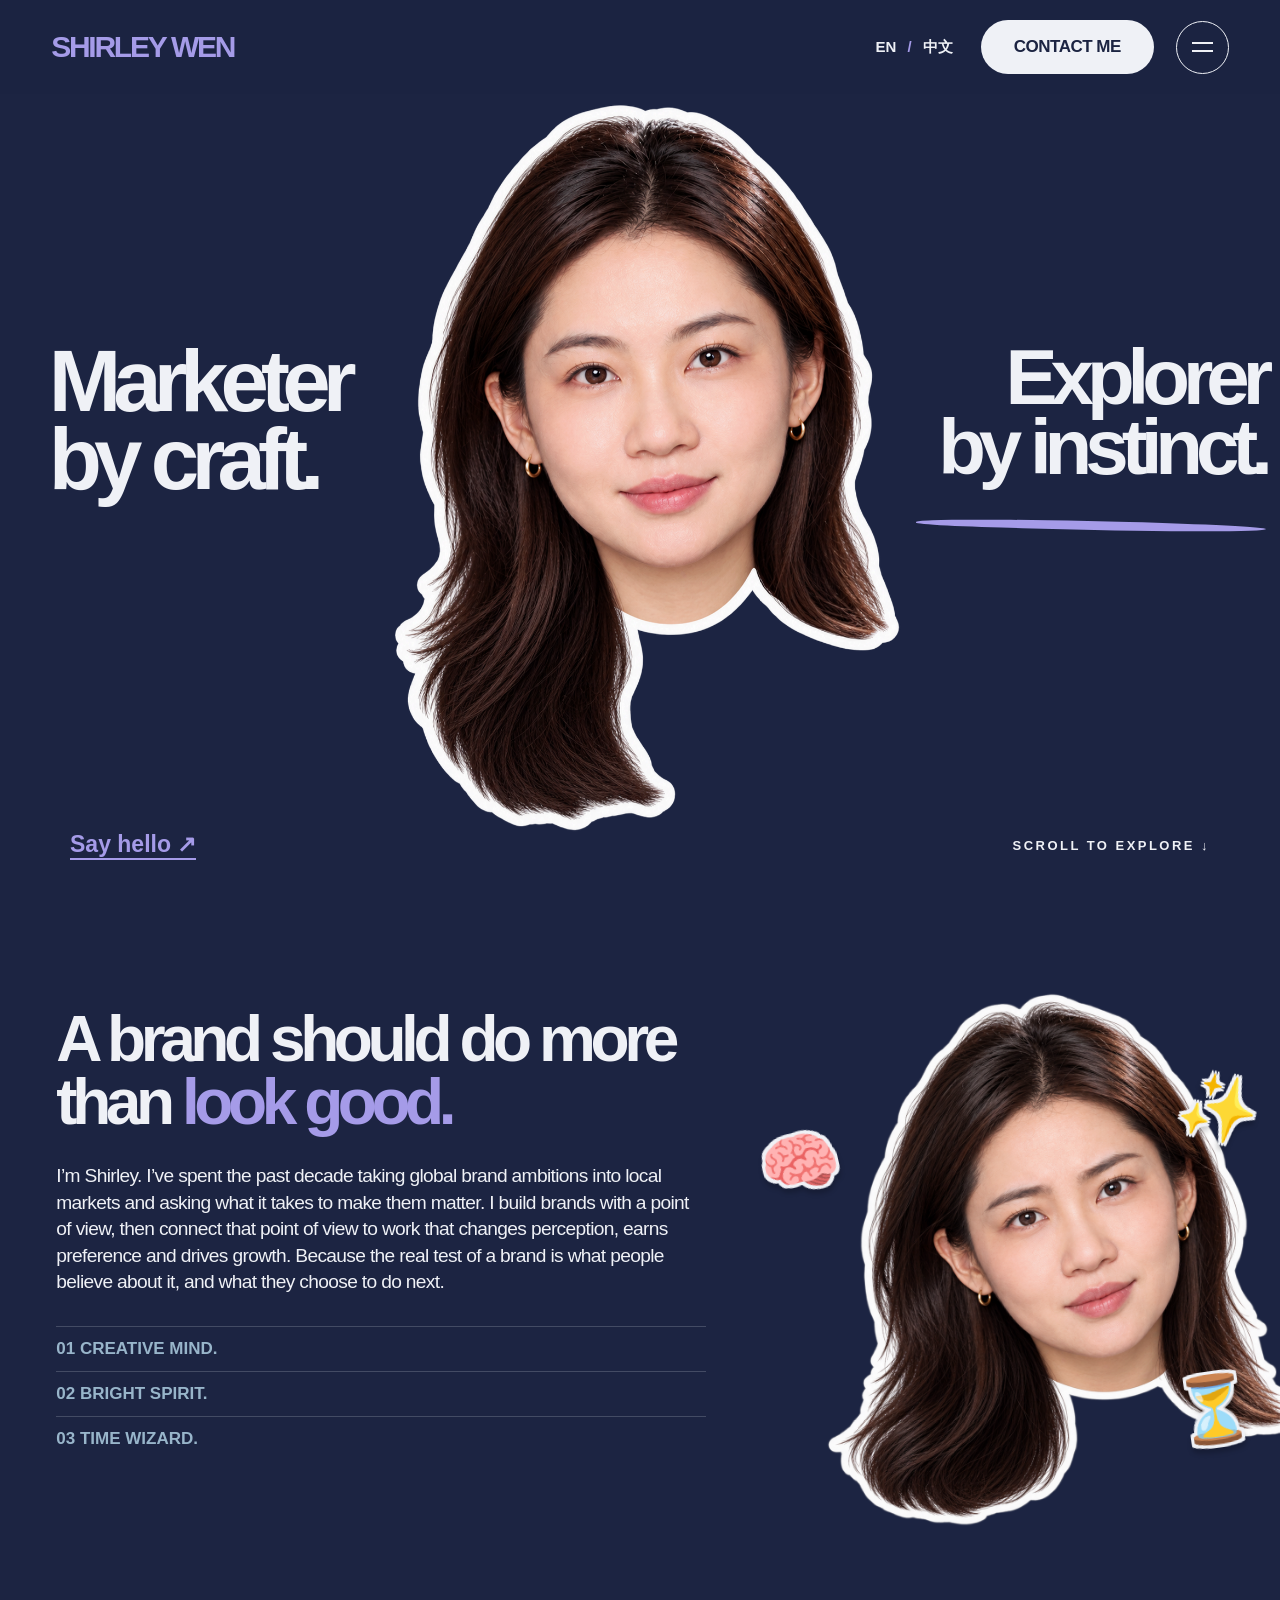
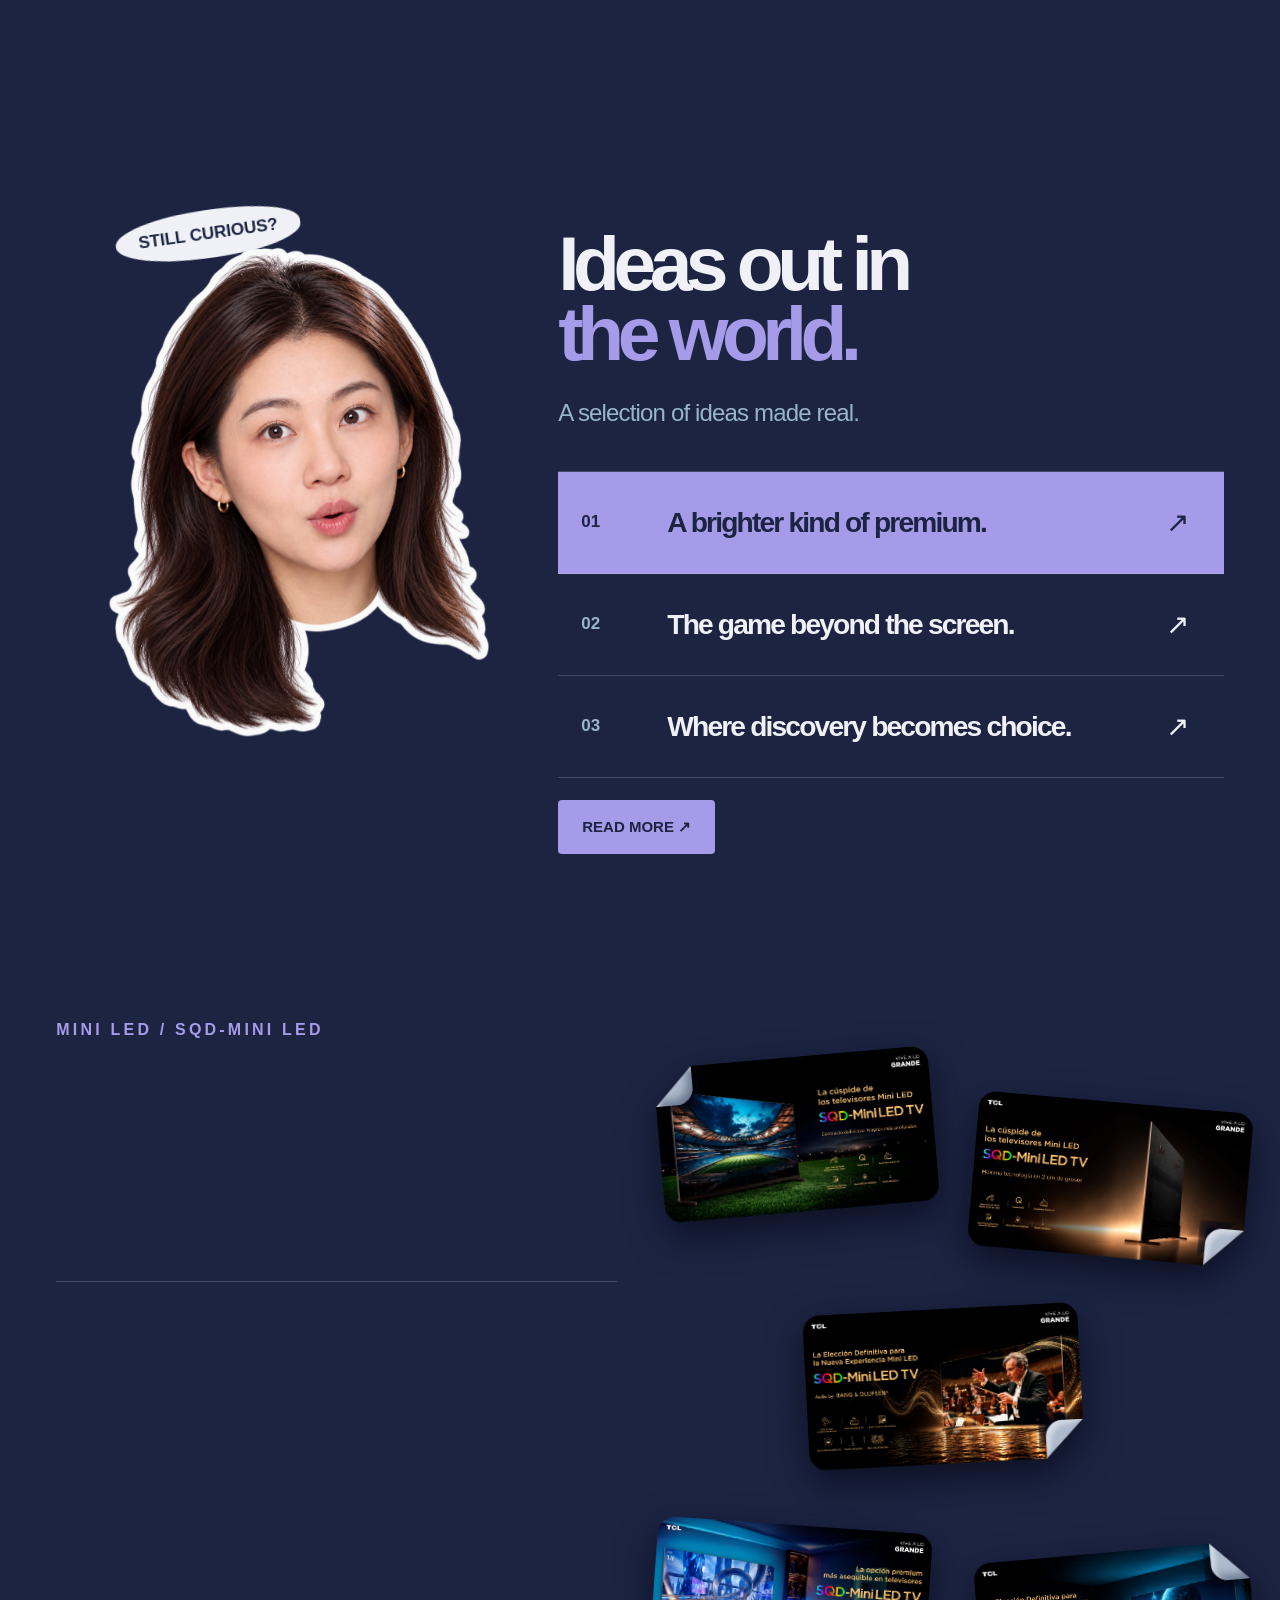
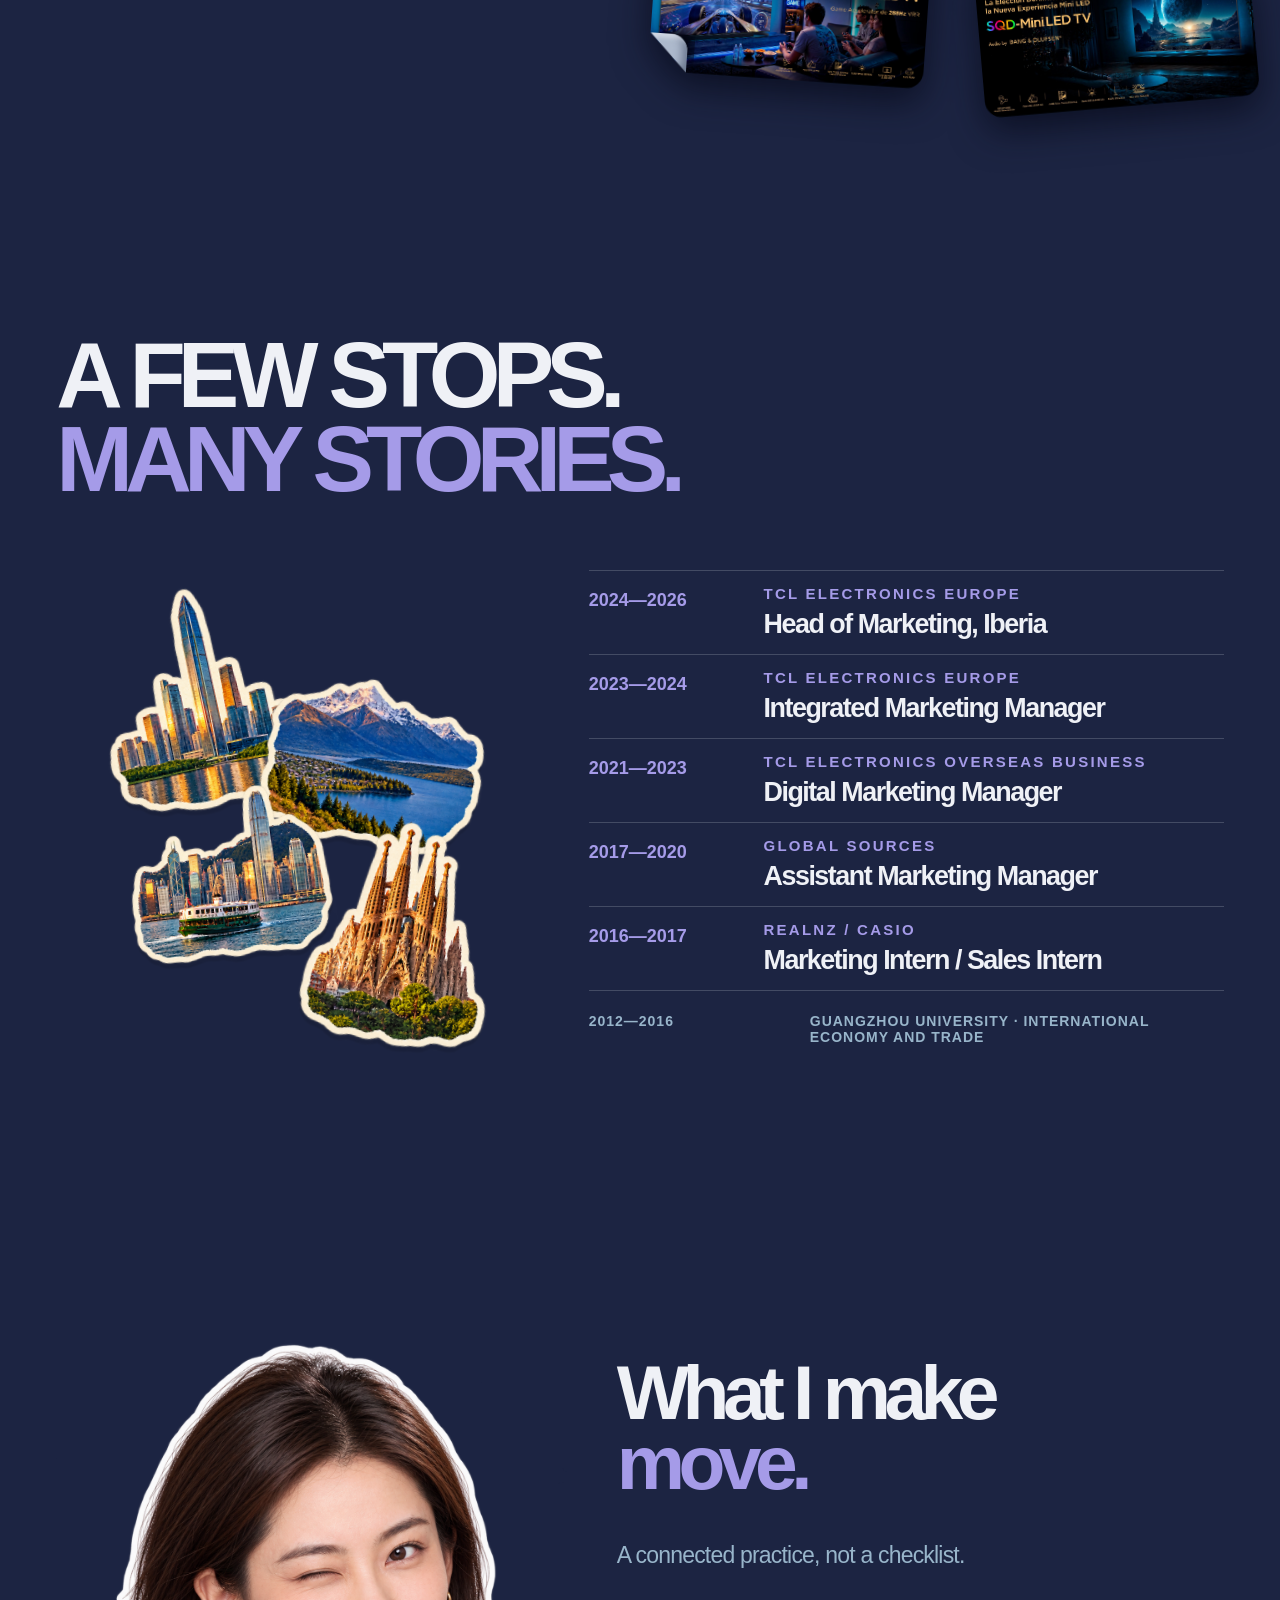
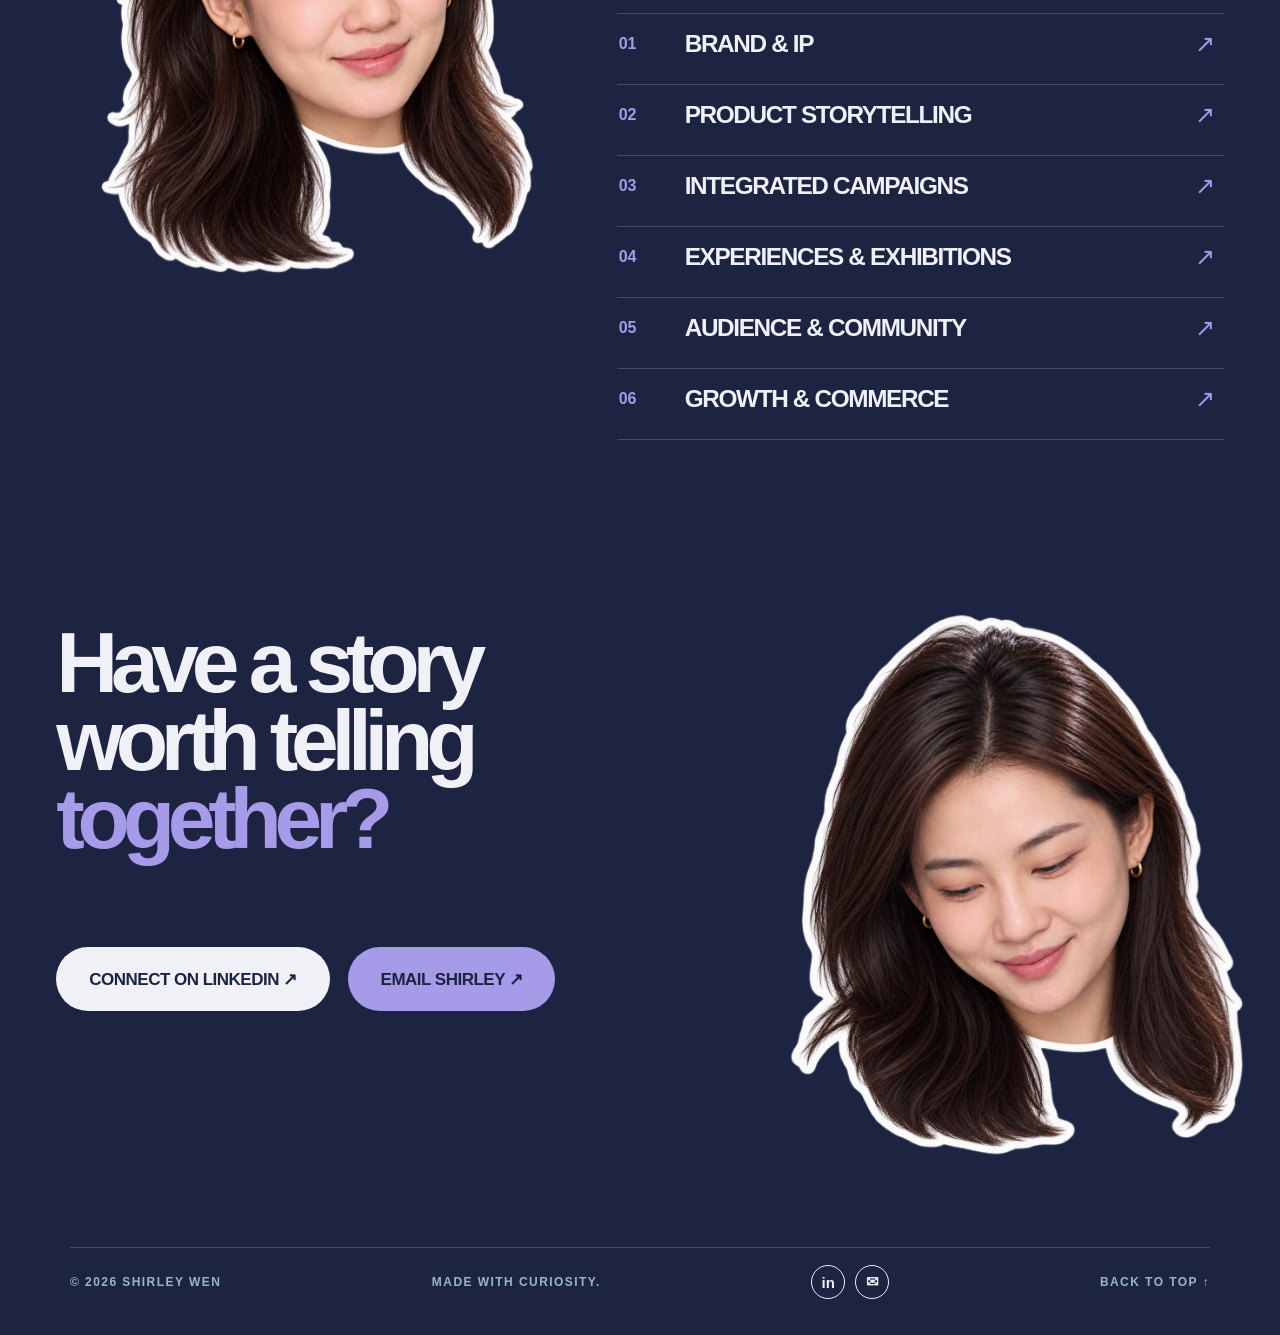
==== index.html @ 9171ebc2 "Publish approved Shirley Wen portfolio v17" ====
<!doctype html>
<html lang="en">
<head>
  <meta charset="utf-8">
  <meta name="viewport" content="width=device-width, initial-scale=1">
  <meta name="theme-color" content="#1c2442">
  <meta name="description" content="Shirley Wen connects global brand strategy with local relevance, creative work and business growth.">
  <title>Shirley Wen — Marketer by craft</title>
  <link rel="icon" type="image/svg+xml" href="assets/favicon.svg">
  <link rel="preload" as="image" href="assets/center.png">
  <link rel="stylesheet" href="styles.css?v=20261024-hero-layer">
  <script src="script.js?v=20261024-flow-refinement" defer></script>
</head>
<body>
  <a class="skip-link" href="#about">Skip to content</a>
  <header class="site-header" id="top">
    <a class="wordmark" href="#top">SHIRLEY WEN</a>
    <div class="header-actions">
      <button class="lang-switch" type="button" data-lang-switch aria-label="Switch language">EN <span>/</span> 中文</button>
      <a class="pill light header-resume" href="#contact" data-en="CONTACT ME" data-zh="联系我">CONTACT ME</a>
      <button class="menu-toggle" type="button" aria-label="Open navigation" aria-controls="site-nav" aria-expanded="false"><span></span><span></span></button>
    </div>
    <nav class="site-nav" id="site-nav" aria-label="Main navigation" hidden>
      <a href="#about" data-en="About" data-zh="关于我">About</a>
      <a href="#work" data-en="Projects" data-zh="项目">Projects</a>
      <a href="#journey" data-en="Journey" data-zh="经历">Journey</a>
      <a href="#craft" data-en="Skills" data-zh="能力">Skills</a>
      <a href="#contact" data-en="Contact" data-zh="联系">Contact</a>
    </nav>
  </header>
  <main>
    <section class="hero section" id="hero" aria-labelledby="hero-title">
      <div class="hero-copy hero-left"><h1 id="hero-title" data-en="Marketer<br>by craft." data-zh="Marketer<br>是职业。">Marketer<br>by craft.</h1></div>
      <div class="hero-portrait-wrap"><img class="hero-portrait" data-gaze src="assets/center.png" width="1086" height="1448" alt="Shirley Wen portrait sticker"></div>
      <div class="hero-copy hero-right"><p class="display" data-en="Explorer<br>by instinct." data-zh="好奇，<br>是本能。">Explorer<br>by instinct.</p><span class="brush-underline" aria-hidden="true"></span></div>
      <div class="hero-mobile-actions">
        <a class="pill light" href="https://drive.google.com/drive/folders/1TfzjYb8IPk3qutWjXCnZCvwr-DmXt-Z7" target="_blank" rel="noopener noreferrer" data-en="VIEW RESUME ↗" data-zh="查看简历 ↗">VIEW RESUME ↗</a>
        <a class="hero-mobile-contact" href="mailto:wensimin1029@gmail.com" data-en="EMAIL SHIRLEY ↗" data-zh="邮件联系 ↗">EMAIL SHIRLEY ↗</a>
      </div>
      <div class="hero-foot"><a href="https://www.linkedin.com/in/shirley-wen-26142b149/" target="_blank" rel="noopener noreferrer" data-en="Say hello ↗" data-zh="领英联系 ↗">Say hello ↗</a><a href="#about" data-en="SCROLL TO EXPLORE ↓" data-zh="向下探索 ↓">SCROLL TO EXPLORE ↓</a></div>
    </section>

    <section class="about section content-section" id="about" aria-labelledby="about-title">
      <div class="about-content">
        <h2 id="about-title" class="section-title" data-en="A brand should do more<br>than <em>look good.</em>" data-zh="品牌不能只被看见，<br>还要<em>改变选择。</em>">A brand should do more<br>than <em>look good.</em></h2>
        <p class="lead" data-en="I’m Shirley. I’ve spent the past decade taking global brand ambitions into local markets and asking what it takes to make them matter. I build brands with a point of view, then connect that point of view to work that changes perception, earns preference and drives growth. Because the real test of a brand is what people believe about it, and what they choose to do next." data-zh="我是 Shirley。过去十年，我一直在把全球品牌愿景带入本地市场，并思考如何让它真正产生影响。我相信品牌需要鲜明的立场，也需要将这份立场转化为认知、偏好与增长。品牌的价值，最终体现在人们如何看待它，以及下一次会如何选择。">I’m Shirley. I’ve spent the past decade taking global brand ambitions into local markets and asking what it takes to make them matter. I build brands with a point of view, then connect that point of view to work that changes perception, earns preference and drives growth. Because the real test of a brand is what people believe about it, and what they choose to do next.</p>
        <div class="about-notes"><span data-en="01 CREATIVE MIND." data-zh="01 创意脑袋。">01 CREATIVE MIND.</span><span data-en="02 BRIGHT SPIRIT." data-zh="02 乐观能量。">02 BRIGHT SPIRIT.</span><span data-en="03 TIME WIZARD." data-zh="03 时间管理大师。">03 TIME WIZARD.</span></div>
      </div>
      <button class="about-visual expression-sticker" type="button" data-expression="about" aria-label="Change Shirley's expression" aria-pressed="false">
        <img class="expression-base" src="assets/08-疑惑.png" loading="lazy" width="1230" height="1278" alt="">
        <img class="expression-alt" src="assets/01-开心大笑.png" loading="lazy" width="1240" height="1269" alt="">
        <span class="visual-caption">MAKE IT<br>MATTER</span><span class="about-emoji about-emoji-brain" aria-hidden="true">🧠</span><span class="about-emoji about-emoji-spark" aria-hidden="true">✨</span><span class="about-emoji about-emoji-hourglass" aria-hidden="true">⏳</span>
      </button>
    </section>

    <section class="work section content-section" id="work" aria-labelledby="work-title">
      <img class="work-sticker" src="assets/03-惊讶.png" loading="lazy" width="1211" height="1299" alt="">
      <div class="work-content">
        <h2 id="work-title" class="section-title" data-en="Ideas out in<br><em>the world.</em>" data-zh="让想法，<br>走进<em>世界。</em>">Ideas out in<br><em>the world.</em></h2>
        <p class="section-intro" data-en="A selection of ideas made real." data-zh="一些从想法走向现实的项目。">A selection of ideas made real.</p>
        <div class="work-list">
          <button class="work-row is-active" type="button" data-case="mini" aria-pressed="true"><span class="work-index">01</span><span class="work-name" data-en="A brighter kind of premium." data-zh="重新定义高端的光。">A brighter kind of premium.</span><span class="work-arrow" aria-hidden="true">↗</span></button>
          <button class="work-row" type="button" data-case="worldcup" aria-pressed="false"><span class="work-index">02</span><span class="work-name" data-en="The game beyond the screen." data-zh="让热爱走出屏幕。">The game beyond the screen.</span><span class="work-arrow" aria-hidden="true">↗</span></button>
          <button class="work-row" type="button" data-case="commerce" aria-pressed="false"><span class="work-index">03</span><span class="work-name" data-en="Where discovery becomes choice." data-zh="从发现，到选择。">Where discovery becomes choice.</span><span class="work-arrow" aria-hidden="true">↗</span></button>
        </div>
        <a class="work-more" href="projects.html" data-en="READ MORE ↗" data-zh="查看更多项目 ↗">READ MORE ↗</a>
      </div>
      <span class="work-bubble" aria-hidden="true">STILL CURIOUS?</span>
    </section>

    <section class="case section content-section" id="story" aria-labelledby="case-title">
      <div class="case-main">
        <p class="case-eyebrow" data-case-eyebrow>MINI LED / SQD-MINI LED</p>
        <h2 id="case-title" class="section-title" data-case-title>A brighter kind<br>of <em>premium.</em></h2>
        <div class="case-tabs" role="tablist" aria-label="Project story sections">
          <button type="button" role="tab" id="tab-context" aria-controls="case-panel" aria-selected="true" tabindex="0" data-tab="context" data-en="Context" data-zh="背景">Context</button>
          <button type="button" role="tab" id="tab-idea" aria-controls="case-panel" aria-selected="false" tabindex="-1" data-tab="idea" data-en="Idea" data-zh="洞察">Idea</button>
          <button type="button" role="tab" id="tab-activation" aria-controls="case-panel" aria-selected="false" tabindex="-1" data-tab="activation" data-en="Activation" data-zh="执行">Activation</button>
          <button type="button" role="tab" id="tab-learnings" aria-controls="case-panel" aria-selected="false" tabindex="-1" data-tab="learnings" data-en="Learnings" data-zh="复盘">Learnings</button>
        </div>
        <p class="case-theme" data-case-theme></p>
        <div class="case-copy" id="case-panel" role="tabpanel" aria-labelledby="tab-context" tabindex="0" data-case-copy></div>
        <div class="case-impact" data-case-impact aria-label="Project impact"></div>
      </div>
      <div class="case-gallery gallery-sqd" data-case-gallery="mini" aria-label="SQD-Mini LED campaign visuals">
        <a class="fold-card sqd-1 corner-tl" href="assets/cases/sqd/1778253772031.jpeg" target="_blank" rel="noopener noreferrer" aria-label="Open full SQD-Mini LED campaign visual 1"><img src="assets/cases/sqd/1778253772031.jpeg" loading="lazy" alt="SQD-Mini LED campaign original: stadium viewing moment"></a>
        <a class="fold-card sqd-2 corner-br" href="assets/cases/sqd/1778253778060.jpeg" target="_blank" rel="noopener noreferrer" aria-label="Open full SQD-Mini LED campaign visual 2"><img src="assets/cases/sqd/1778253778060.jpeg" loading="lazy" alt="SQD-Mini LED campaign original: television product visual"></a>
        <a class="fold-card sqd-3 corner-br" href="assets/cases/sqd/1778253770099.jpeg" target="_blank" rel="noopener noreferrer" aria-label="Open full SQD-Mini LED campaign visual 3"><img src="assets/cases/sqd/1778253770099.jpeg" loading="lazy" alt="SQD-Mini LED campaign original: creator review"></a>
        <a class="fold-card sqd-4 corner-bl" href="assets/cases/sqd/1778253712298.jpeg" target="_blank" rel="noopener noreferrer" aria-label="Open full SQD-Mini LED campaign visual 4"><img src="assets/cases/sqd/1778253712298.jpeg" loading="lazy" alt="SQD-Mini LED campaign original: gaming activation"></a>
        <a class="fold-card sqd-5 corner-tr" href="assets/cases/sqd/1778253719442.jpeg" target="_blank" rel="noopener noreferrer" aria-label="Open full SQD-Mini LED campaign visual 5"><img src="assets/cases/sqd/1778253719442.jpeg" loading="lazy" alt="SQD-Mini LED campaign original: product story"></a>
      </div>
      <div class="case-gallery gallery-football" data-case-gallery="worldcup" aria-label="TCL Spain football campaign visuals" hidden>
        <a class="fold-card football-1 corner-tl" href="assets/cases/football/1782204296856.jpeg" target="_blank" rel="noopener noreferrer" aria-label="Open full football campaign visual 1"><img src="assets/cases/football/1782204296856.jpeg" loading="lazy" alt="TCL Spanish National Team outdoor billboard"></a>
        <a class="fold-card football-2 corner-tr" href="assets/cases/football/1782204297744.jpeg" target="_blank" rel="noopener noreferrer" aria-label="Open full football campaign visual 2"><img src="assets/cases/football/1782204297744.jpeg" loading="lazy" alt="TCL Spain street activation"></a>
        <a class="fold-card football-3 corner-br" href="assets/cases/football/ScreenShot_2026-10-24_111204_087.png" target="_blank" rel="noopener noreferrer" aria-label="Open full football campaign visual 3"><img src="assets/cases/football/ScreenShot_2026-10-24_111204_087.png" loading="lazy" alt="TCL Spain fan pack"></a>
        <a class="fold-card football-4 corner-bl" href="assets/cases/football/ScreenShot_2026-10-24_111243_337.png" target="_blank" rel="noopener noreferrer" aria-label="Open full football campaign visual 4"><img src="assets/cases/football/ScreenShot_2026-10-24_111243_337.png" loading="lazy" alt="TCL and Spanish National Team branded backdrop"></a>
        <a class="fold-card football-5 corner-bl" href="assets/cases/football/1780664638297.jpeg" target="_blank" rel="noopener noreferrer" aria-label="Open full football campaign visual 5"><img src="assets/cases/football/1780664638297.jpeg" loading="lazy" alt="MediaMarkt football pop-up poster"></a>
        <a class="fold-card football-6 corner-tl" href="assets/cases/football/ScreenShot_2026-10-24_111337_252.png" target="_blank" rel="noopener noreferrer" aria-label="Open full football campaign visual 6"><img src="assets/cases/football/ScreenShot_2026-10-24_111337_252.png" loading="lazy" alt="Barcelona Watch Party and Fan Cam activation"></a>
        <a class="fold-card football-7 corner-br" href="assets/cases/football/1782204297536.jpeg" target="_blank" rel="noopener noreferrer" aria-label="Open full football campaign visual 7"><img src="assets/cases/football/1782204297536.jpeg" loading="lazy" alt="TCL campaign at Callao Cinema"></a>
        <div class="case-video"><video autoplay muted loop playsinline preload="metadata" poster="assets/cases/football/videoframe_14786.png" aria-label="TCL Spain football campaign video"><source src="assets/cases/football/260514_X11L_SELECCION_9_16.mp4" type="video/mp4"></video></div>
      </div>
      <div class="case-gallery gallery-amazon" data-case-gallery="commerce" aria-label="Amazon Store growth illustration" hidden>
        <svg class="amazon-arrow" viewBox="0 0 800 570" aria-hidden="true"><path class="amazon-arrow-trail" d="M42 482 C150 405 244 365 326 341 C466 297 565 248 690 124"/><path class="amazon-arrow-tip" d="M658 111 L747 75 L726 168 L703 138 L678 159 L663 145 L706 112 Z"/><path class="amazon-arrow-spark" d="M755 54 l7 -25 M772 69 l23 -12 M733 52 l-2 -22"/></svg>
        <img class="amazon-subject" src="assets/cases/amazon/amazon-store-subject-v1.png" loading="lazy" alt="Laptop showing a TCL Amazon Store beside delivery boxes">
        <span class="amazon-label amazon-discovery">DISCOVERY</span><span class="amazon-label amazon-conversion">CONVERSION</span><span class="amazon-label amazon-growth">GROWTH</span>
      </div>
    </section>

    <section class="journey section content-section" id="journey" aria-labelledby="journey-title">
      <h2 id="journey-title" class="section-title journey-title" data-en="A FEW STOPS.<br><em>MANY STORIES.</em>" data-zh="一路走来，<br><em>故事未完。</em>">A FEW STOPS.<br><em>MANY STORIES.</em></h2>
      <div class="landmark-column" aria-label="Places in Shirley's journey">
        <button class="landmark landmark-shenzhen" type="button" aria-label="Shenzhen" aria-pressed="false"><span class="landmark-label" data-en="SHENZHEN" data-zh="深圳">SHENZHEN</span></button>
        <button class="landmark landmark-queenstown" type="button" aria-label="New Zealand" aria-pressed="false"><span class="landmark-label" data-en="NEW ZEALAND" data-zh="新西兰">NEW ZEALAND</span></button>
        <button class="landmark landmark-hongkong" type="button" aria-label="Hong Kong" aria-pressed="false"><span class="landmark-label" data-en="HONG KONG" data-zh="香港">HONG KONG</span></button>
        <button class="landmark landmark-barcelona" type="button" aria-label="Spain" aria-pressed="false"><span class="landmark-label" data-en="SPAIN" data-zh="西班牙">SPAIN</span></button>
      </div>
      <div class="journey-list" aria-label="Career timeline">
        <article class="journey-row"><span class="journey-date">2024—2026</span><div><span class="journey-company">TCL ELECTRONICS EUROPE</span><h3 data-en="Head of Marketing, Iberia" data-zh="伊比利亚市场负责人">Head of Marketing, Iberia</h3></div></article>
        <article class="journey-row"><span class="journey-date">2023—2024</span><div><span class="journey-company">TCL ELECTRONICS EUROPE</span><h3 data-en="Integrated Marketing Manager" data-zh="整合营销经理">Integrated Marketing Manager</h3></div></article>
        <article class="journey-row"><span class="journey-date">2021—2023</span><div><span class="journey-company">TCL ELECTRONICS OVERSEAS BUSINESS</span><h3 data-en="Digital Marketing Manager" data-zh="数字营销经理">Digital Marketing Manager</h3></div></article>
        <article class="journey-row"><span class="journey-date">2017—2020</span><div><span class="journey-company">GLOBAL SOURCES</span><h3 data-en="Assistant Marketing Manager" data-zh="助理市场经理">Assistant Marketing Manager</h3></div></article>
        <article class="journey-row"><span class="journey-date">2016—2017</span><div><span class="journey-company">REALNZ / CASIO</span><h3 data-en="Marketing Intern / Sales Intern" data-zh="市场实习生 / 销售实习生">Marketing Intern / Sales Intern</h3></div></article>
        <div class="education"><span>2012—2016</span><span data-en="GUANGZHOU UNIVERSITY · INTERNATIONAL ECONOMY AND TRADE" data-zh="广州大学 · 国际经济与贸易">GUANGZHOU UNIVERSITY · INTERNATIONAL ECONOMY AND TRADE</span></div>
      </div>
    </section>

    <section class="craft section content-section" id="craft" aria-labelledby="craft-title">
      <img class="craft-sticker" src="assets/02-俏皮眨眼.png" loading="lazy" width="1226" height="1283" alt="Shirley winking and smiling portrait sticker">
      <div class="craft-content">
        <h2 id="craft-title" class="section-title" data-en="What I make<br><em>move.</em>" data-zh="我让什么<br><em>向前发生。</em>">What I make<br><em>move.</em></h2>
        <p class="section-intro" data-en="A connected practice, not a checklist." data-zh="这些能力彼此连接，而不是一张清单。">A connected practice, not a checklist.</p>
        <div class="craft-list">
          <button type="button" class="craft-item" aria-expanded="false"><span class="craft-index">01</span><strong data-en="BRAND & IP" data-zh="品牌与 IP 建设">BRAND & IP</strong><span class="craft-arrow" aria-hidden="true">↗</span><small class="craft-detail" aria-hidden="true" data-en="Building a point of view people recognise and return to." data-zh="建立让人记得、愿意再次靠近的品牌表达。">Building a point of view people recognise and return to.</small></button>
          <button type="button" class="craft-item" aria-expanded="false"><span class="craft-index">02</span><strong data-en="PRODUCT STORYTELLING" data-zh="产品叙事">PRODUCT STORYTELLING</strong><span class="craft-arrow" aria-hidden="true">↗</span><small class="craft-detail" aria-hidden="true" data-en="Turning product truth into reasons to care." data-zh="把产品真实优势，转化成值得关心的理由。">Turning product truth into reasons to care.</small></button>
          <button type="button" class="craft-item" aria-expanded="false"><span class="craft-index">03</span><strong data-en="INTEGRATED CAMPAIGNS" data-zh="整合营销">INTEGRATED CAMPAIGNS</strong><span class="craft-arrow" aria-hidden="true">↗</span><small class="craft-detail" aria-hidden="true" data-en="Connecting channels, partners and moments around one idea." data-zh="用一个好想法连接渠道、伙伴和关键时刻。">Connecting channels, partners and moments around one idea.</small></button>
          <button type="button" class="craft-item" aria-expanded="false"><span class="craft-index">04</span><strong data-en="EXPERIENCES & EXHIBITIONS" data-zh="线下体验与展会">EXPERIENCES & EXHIBITIONS</strong><span class="craft-arrow" aria-hidden="true">↗</span><small class="craft-detail" aria-hidden="true" data-en="Giving a brand a life beyond the screen." data-zh="让品牌在屏幕之外，也有真实的存在感。">Giving a brand a life beyond the screen.</small></button>
          <button type="button" class="craft-item" aria-expanded="false"><span class="craft-index">05</span><strong data-en="AUDIENCE & COMMUNITY" data-zh="用户与社群运营">AUDIENCE & COMMUNITY</strong><span class="craft-arrow" aria-hidden="true">↗</span><small class="craft-detail" aria-hidden="true" data-en="Listening, learning and making relationships last." data-zh="倾听、理解，让关系不止于一次触达。">Listening, learning and making relationships last.</small></button>
          <button type="button" class="craft-item" aria-expanded="false"><span class="craft-index">06</span><strong data-en="GROWTH & COMMERCE" data-zh="增长与电商">GROWTH & COMMERCE</strong><span class="craft-arrow" aria-hidden="true">↗</span><small class="craft-detail" aria-hidden="true" data-en="Joining brand experience with the path to purchase." data-zh="让品牌体验与购买路径彼此成就。">Joining brand experience with the path to purchase.</small></button>
        </div>
      </div>
    </section>

    <section class="contact section content-section" id="contact" aria-labelledby="contact-title">
      <h2 id="contact-title" class="section-title" data-en="Have a story<br>worth telling<br><em>together?</em>" data-zh="下一个故事，<br>我们一起<br><em>来讲？</em>">Have a story<br>worth telling<br><em>together?</em></h2>
      <div class="contact-actions"><a class="pill light" data-contact-expression="linkedin" href="https://www.linkedin.com/in/shirley-wen-26142b149/" target="_blank" rel="noopener noreferrer" data-en="CONNECT ON LINKEDIN ↗" data-zh="领英联系 ↗">CONNECT ON LINKEDIN ↗</a><a class="pill lavender" data-contact-expression="email" href="mailto:wensimin1029@gmail.com" data-en="EMAIL SHIRLEY ↗" data-zh="邮件联系 ↗">EMAIL SHIRLEY ↗</a></div>
      <div class="contact-sticker" aria-hidden="true"><img class="expression-base" src="assets/07-害羞.png" loading="lazy" width="1237" height="1272" alt=""><img class="expression-linkedin" src="assets/02-俏皮眨眼.png" loading="lazy" width="1226" height="1283" alt=""><img class="expression-email" src="assets/01-开心大笑.png" loading="lazy" width="1240" height="1269" alt=""></div>
      <footer class="footer"><span>© 2026 SHIRLEY WEN</span><span data-en="MADE WITH CURIOSITY." data-zh="始于好奇。">MADE WITH CURIOSITY.</span><div class="footer-links"><a href="https://www.linkedin.com/in/shirley-wen-26142b149/" target="_blank" rel="noopener noreferrer" aria-label="Shirley on LinkedIn">in</a><a href="mailto:wensimin1029@gmail.com" aria-label="Email Shirley">✉</a></div><a href="#hero" data-en="BACK TO TOP ↑" data-zh="回到顶部 ↑">BACK TO TOP ↑</a></footer>
    </section>
  </main>
</body>
</html>
---- styles.css ----
:root {
  --navy: #1c2442;
  --white: #eff1f6;
  --lav: #a59be8;
  --blue: #98b5ca;
  --line: rgba(239, 241, 246, .19);
  --display: "Arial Black", "Arial Bold", Arial, sans-serif;
  --body: "Helvetica Neue", Arial, sans-serif;
  --ease: cubic-bezier(.2, .8, .2, 1);
}
* { box-sizing: border-box; }
html { scroll-behavior: smooth; }
body { margin: 0; overflow-x: hidden; background: var(--navy); color: var(--white); font-family: var(--body); }
button, a { -webkit-tap-highlight-color: transparent; }
button { font: inherit; }
img { display: block; max-width: none; }
a { color: inherit; }
em { color: var(--lav); font-style: normal; }
:focus-visible { outline: 3px solid var(--lav); outline-offset: 5px; }
.skip-link { position: absolute; top: -80px; left: 12px; z-index: 100; padding: 12px 20px; background: var(--white); color: var(--navy); }
.skip-link:focus { top: 12px; }
.section { position: relative; isolation: isolate; overflow: hidden; background: var(--navy); }
.content-section { padding: 0 70px; }
.section-kicker { position: absolute; z-index: 6; top: 74px; left: 72px; margin: 0; color: var(--lav); font-family: var(--display); font-size: 16px; font-weight: 900; letter-spacing: .24em; line-height: 1.2; }
.section-title { margin: 0; font-family: var(--display); font-size: 112px; font-weight: 900; line-height: .91; letter-spacing: -.085em; }
.section-intro { margin: 0; color: var(--blue); font-size: 24px; line-height: 1.3; letter-spacing: -.035em; }
.pill { display: inline-flex; align-items: center; justify-content: center; min-height: 64px; padding: 0 33px; border: 0; border-radius: 100px; text-decoration: none; white-space: nowrap; font-family: var(--display); font-size: 17px; font-weight: 900; letter-spacing: -.03em; transition: transform .22s var(--ease), background .22s var(--ease); }
.pill:hover, .pill:focus-visible { transform: translateY(-4px); }
.pill.light { background: var(--white); color: var(--navy); }
.pill.lavender { background: var(--lav); color: var(--navy); }

/* 01 / Hero */
.site-header { position: absolute; inset: 0 0 auto; z-index: 30; height: 104px; display: flex; align-items: center; justify-content: space-between; padding: 24px 62px; }
.wordmark { color: var(--lav); font-family: var(--display); font-size: 30px; font-weight: 900; letter-spacing: -.075em; text-decoration: none; }
.wordmark span { color: var(--white); }
.header-actions { display: flex; align-items: center; gap: 22px; }
.lang-switch { border: 0; background: none; color: var(--white); cursor: pointer; font-family: var(--display); font-size: 15px; font-weight: 900; }
.lang-switch span { margin: 0 7px; color: var(--lav); }
.header-resume { min-height: 54px; padding: 0 33px; }
.menu-toggle { display: grid; align-content: center; justify-items: center; gap: 6px; width: 53px; height: 53px; border: 1.5px solid var(--white); border-radius: 50%; background: none; cursor: pointer; }
.menu-toggle span { width: 21px; height: 2px; background: var(--white); transition: transform .2s; }
.menu-toggle[aria-expanded="true"] span:first-child { transform: translateY(4px) rotate(45deg); }
.menu-toggle[aria-expanded="true"] span:last-child { transform: translateY(-4px) rotate(-45deg); }
.site-nav { position: absolute; top: 88px; right: 62px; width: 320px; padding: 18px 22px; background: var(--white); color: var(--navy); box-shadow: 11px 11px 0 var(--lav); }
.site-nav[hidden] { display: none; }
.site-nav a { display: block; padding: 12px 6px; border-bottom: 1px solid rgba(28, 36, 66, .22); text-decoration: none; font-family: var(--display); font-size: 27px; font-weight: 900; letter-spacing: -.06em; }
.site-nav a:hover { color: #705fc0; }
.hero { height: 900px; }
.hero-copy { position: absolute; z-index: 2; top: 306px; }
.hero-left { left: 35px; width: 45%; }
.hero-right { right: 35px; width: 45%; text-align: right; }
.hero h1, .hero .display { margin: 0; white-space: nowrap; font-family: var(--display); font-size: 126px; font-weight: 900; line-height: .9; letter-spacing: -.09em; }
.hero-portrait-wrap { position: absolute; z-index: 3; top: 47px; left: 50%; width: 685px; transform: translateX(-50%); pointer-events: none; }
.hero-portrait { width: 100%; height: auto; }
.brush-underline { display: block; width: 350px; height: 9px; margin: 38px 0 0 auto; border-radius: 70% 45% 70% 35%; background: var(--lav); transform: rotate(1.5deg); }
.curious-sticker { position: absolute; z-index: 5; top: 705px; left: 59.5%; width: 225px; padding: 16px 22px; background: var(--lav); color: var(--navy); font-family: var(--display); font-size: 29px; font-weight: 900; line-height: .89; letter-spacing: -.07em; transform: rotate(-13deg); clip-path: polygon(0 5%, 98% 0, 100% 96%, 3% 100%); transition: transform .25s var(--ease); }
.hero:hover .curious-sticker { transform: rotate(-10deg) translateY(-3px); }
.hero-foot { position: absolute; z-index: 6; bottom: 52px; left: 70px; right: 70px; display: flex; justify-content: space-between; align-items: center; }
.hero-foot a { color: var(--lav); font-size: 23px; font-weight: 700; text-decoration: none; }
.hero-foot a:first-child { border-bottom: 2px solid currentColor; }
.hero-foot a:last-child { color: var(--white); font-size: 13px; font-weight: 800; letter-spacing: .19em; }
.hero-foot a:hover { color: var(--white); }
.hero-mobile-actions { display: none; }

/* 02 / About */
.about { min-height: 900px; }
.about-content { position: relative; z-index: 3; max-width: 900px; padding-top: 170px; }
.about .section-title { font-size: 112px; }
.about .lead { max-width: 655px; margin: 55px 0 0; font-size: 24px; line-height: 1.34; letter-spacing: -.035em; }
.about-notes { max-width: 665px; margin-top: 45px; }
.about-notes span { display: block; padding: 12px 0; border-top: 1px solid var(--line); color: var(--blue); font-family: var(--display); font-size: 17px; font-weight: 900; }
.about-visual { position: absolute; z-index: 2; top: 72px; left: 730px; width: 1240px; height: 1278px; border: 0; padding: 0; background: none; cursor: pointer; text-align: left; }
.expression-sticker img { position: absolute; inset: 0; width: 100%; height: auto; transition: opacity .2s var(--ease), transform .3s var(--ease); }
.expression-alt { opacity: 0; }
.expression-sticker:hover .expression-base, .expression-sticker:focus-visible .expression-base, .expression-sticker.is-reacting .expression-base { opacity: 0; }
.expression-sticker:hover .expression-alt, .expression-sticker:focus-visible .expression-alt, .expression-sticker.is-reacting .expression-alt { opacity: 1; }
.about-visual::after, .case-paper::after { content: ""; position: absolute; z-index: 5; width: 58px; height: 58px; background: var(--white); clip-path: polygon(0 0, 100% 0, 0 100%); opacity: 0; transform: rotate(-8deg) scale(.7); transform-origin: top left; transition: opacity .22s var(--ease), transform .22s var(--ease); }
.about-visual::after { top: 6%; left: 7%; }
.about-visual:hover::after, .about-visual:focus-visible::after, .about-visual.is-reacting::after, .case-paper:hover::after, .case-paper:focus-visible::after, .case-paper.is-peeled::after { opacity: 1; transform: rotate(-8deg) scale(1); }
.visual-caption { position: absolute; z-index: 6; top: 105px; right: 415px; padding: 14px 22px; background: var(--lav); color: var(--navy); font-family: var(--display); font-size: 23px; font-weight: 900; line-height: .9; letter-spacing: -.06em; transform: rotate(7deg); }

/* 03 / Selected work */
.work { min-height: 900px; }
.work-sticker { position: absolute; z-index: 1; top: 134px; left: -100px; width: 695px; height: auto; transform-origin: 50% 60%; transition: transform .24s var(--ease); pointer-events: none; }
.work.is-previewing .work-sticker { transform: scale(1.045); }
.work-content { position: relative; z-index: 3; width: calc(100% - 610px); margin-left: 610px; padding-top: 155px; }
.work .section-title { font-size: 99px; }
.work .section-intro { margin: 35px 0 59px; }
.work-list { border-top: 1px solid var(--line); }
.work-row { display: grid; grid-template-columns: 70px 1fr 35px; gap: 16px; align-items: center; width: 100%; min-height: 120px; padding: 14px 23px; border: 0; border-bottom: 1px solid var(--line); background: transparent; color: var(--white); text-align: left; cursor: pointer; transition: background .2s var(--ease), color .2s var(--ease); }
.work-row:hover, .work-row:focus-visible, .work-row.is-active { background: var(--lav); color: var(--navy); }
.work-index { color: var(--blue); font-family: var(--display); font-size: 17px; font-weight: 900; }
.work-row:hover .work-index, .work-row:focus-visible .work-index, .work-row.is-active .work-index { color: var(--navy); }
.work-list.is-hovering .work-row.is-active:not(:hover):not(:focus-visible) { background: transparent; color: var(--white); }
.work-list.is-hovering .work-row.is-active:not(:hover):not(:focus-visible) .work-index { color: var(--blue); }
.work-name { font-family: var(--display); font-size: 31px; font-weight: 900; letter-spacing: -.065em; line-height: 1.12; }
.work-arrow { font-family: var(--display); font-size: 28px; }
.work-bubble { position: absolute; z-index: 4; top: 135px; left: 100px; padding: 14px 23px; border-radius: 50% 45% 47% 48%; background: var(--white); color: var(--navy); font-family: var(--display); font-size: 17px; font-weight: 900; transform: rotate(-8deg); }

/* 04 / Story */
.case { min-height: 950px; }
.case-main { position: relative; z-index: 3; max-width: 850px; padding-top: 205px; }
.case-eyebrow { margin: 0 0 25px; color: var(--lav); font-family: var(--display); font-size: 17px; font-weight: 900; letter-spacing: .18em; }
.case .section-title { font-size: 112px; }
.case-tabs { display: flex; gap: 28px; width: 770px; margin-top: 93px; border-bottom: 1px solid var(--line); }
.case-tabs button { padding: 0 4px 18px; border: 0; border-bottom: 4px solid transparent; background: none; color: var(--blue); font-family: var(--display); font-size: 17px; font-weight: 900; text-transform: uppercase; cursor: pointer; }
.case-tabs button[aria-selected="true"], .case-tabs button:hover { border-color: var(--lav); color: var(--white); }
.case-copy { max-width: 760px; min-height: 164px; padding-top: 30px; font-size: 25px; line-height: 1.35; letter-spacing: -.03em; transition: opacity .18s var(--ease); }
.case-copy.is-fading { opacity: .3; }
.case-footnote { margin-top: 45px; color: var(--blue); font-family: var(--display); font-size: 13px; font-weight: 900; letter-spacing: .08em; }
.case-visual { position: absolute; z-index: 2; top: 90px; right: -116px; width: 800px; height: 860px; }
.case-visual img { position: absolute; inset: 0; width: 100%; height: auto; }
.case-paper { position: absolute; z-index: 5; left: 45px; bottom: 108px; padding: 18px 26px; border: 0; background: var(--lav); color: var(--navy); font-family: var(--display); font-size: 25px; font-weight: 900; line-height: .9; letter-spacing: -.06em; text-align: left; transform: rotate(-9deg); cursor: pointer; transition: transform .22s var(--ease); }
.case-paper:hover, .case-paper:focus-visible, .case-paper.is-peeled { transform: rotate(-5deg) translateY(-5px); }
.case-paper::after { top: 0; right: 0; width: 38px; height: 38px; background: var(--white); clip-path: polygon(100% 0, 100% 100%, 0 0); transform-origin: top right; }

/* 05 / Journey */
.journey { min-height: 1310px; }
.journey-portrait { position: absolute; z-index: 1; top: 0; right: 0; width: 520px; height: 575px; overflow: hidden; pointer-events: none; clip-path: polygon(0 0, 100% 0, 100% 96%, 92% 99%, 84% 95%, 76% 98%, 68% 96%, 59% 99%, 51% 96%, 43% 99%, 34% 95%, 26% 98%, 17% 96%, 9% 99%, 0 96%); }
.journey-portrait img { position: absolute; top: 15px; left: 0; width: 1040px; height: auto; }
.journey-tear { position: absolute; z-index: 2; top: 548px; right: 0; width: 520px; height: 42px; overflow: visible; pointer-events: none; }
.journey-tear path { fill: none; stroke: var(--white); stroke-width: 7; stroke-linecap: round; stroke-linejoin: round; }
.journey-title { position: relative; z-index: 3; padding-top: 165px; font-size: 112px; }
.landmark-column { position: absolute; z-index: 2; top: 330px; left: 0; width: 690px; height: 920px; }
.landmark { --tilt: 0deg; position: absolute; display: block; aspect-ratio: 543 / 724; padding: 0; border: 0; background-color: transparent; background-image: url("assets/landmarks.png"); background-repeat: no-repeat; background-size: 400% 100%; cursor: pointer; filter: drop-shadow(0 7px 1px rgba(0, 0, 0, .12)); transform: rotate(var(--tilt)) scale(1); transition: transform .23s var(--ease); }
.landmark:hover, .landmark:focus-visible, .landmark.is-open { transform: rotate(var(--tilt)) scale(1.06); z-index: 5; }
.landmark-shenzhen { left: -35px; top: 170px; width: 290px; --tilt: -8deg; background-position: 0 50%; clip-path: inset(0 13% 0 0); }
.landmark-queenstown { left: 350px; top: 250px; width: 280px; --tilt: 6deg; background-position: 33.333% 50%; }
.landmark-hongkong { left: -70px; top: 565px; width: 280px; --tilt: -9deg; background-position: 66.666% 50%; }
.landmark-barcelona { left: 382px; top: 640px; width: 245px; --tilt: 8deg; background-position: 100% 50%; clip-path: inset(0 0 0 15%); }
.landmark-label { position: absolute; z-index: 2; top: 1%; left: 15%; display: block; padding: 10px 20px; border-radius: 30px; background: var(--lav); color: var(--navy); font-family: var(--display); font-size: 14px; font-weight: 900; white-space: nowrap; opacity: 0; transform: translateY(10px); transition: opacity .22s var(--ease), transform .22s var(--ease); }
.landmark:hover .landmark-label, .landmark:focus-visible .landmark-label, .landmark.is-open .landmark-label { opacity: 1; transform: translateY(0); }
.journey-list { position: absolute; z-index: 3; top: 595px; left: 720px; right: 70px; border-top: 1px solid var(--line); }
.journey-row { display: grid; grid-template-columns: 205px minmax(0, 1fr); gap: 16px; min-height: 105px; padding: 22px 0 17px; border-bottom: 1px solid var(--line); transition: opacity .2s var(--ease), color .2s var(--ease); }
.journey-row:hover { color: var(--lav); }
.journey-row:hover .journey-date, .journey-row:hover .journey-company { opacity: .67; }
.journey-date { padding-top: 5px; color: var(--lav); font-family: var(--display); font-size: 18px; font-weight: 900; transition: opacity .2s var(--ease); }
.journey-company { display: block; margin-bottom: 8px; color: var(--lav); font-family: var(--display); font-size: 15px; font-weight: 900; letter-spacing: .15em; transition: opacity .2s var(--ease); }
.journey-row h3 { margin: 0; font-family: var(--display); font-size: 30px; font-weight: 900; letter-spacing: -.055em; line-height: 1.05; }
.education { display: grid; grid-template-columns: 205px minmax(0, 1fr); gap: 16px; padding-top: 22px; color: var(--blue); font-family: var(--display); font-size: 14px; font-weight: 900; letter-spacing: .07em; }

/* 06 / Craft */
.craft { min-height: 900px; }
.craft-sticker { position: absolute; z-index: 2; top: 125px; left: -105px; width: 875px; height: auto; transform-origin: 48% 85%; transition: transform .25s var(--ease); pointer-events: none; }
.craft.is-attentive .craft-sticker { transform: rotate(2.5deg); }
.craft-content { position: relative; z-index: 3; width: 735px; margin-left: auto; padding-top: 172px; padding-bottom: 53px; }
.craft .section-title { font-size: 88px; }
.craft .section-intro { margin: 43px 0 42px; font-size: 23px; }
.craft-list { border-top: 1px solid var(--line); }
.craft-item { display: grid; grid-template-columns: 51px minmax(0, 1fr) 27px; align-items: center; column-gap: 15px; width: 100%; min-height: 66px; padding: 12px 2px; border: 0; border-bottom: 1px solid var(--line); background: transparent; color: var(--white); text-align: left; cursor: pointer; transition: color .2s var(--ease), background .2s var(--ease); }
.craft-item:hover, .craft-item:focus-visible { color: var(--lav); }
.craft-index { color: var(--lav); font-family: var(--display); font-size: 16px; font-weight: 900; }
.craft-item strong { font-family: var(--display); font-size: 27px; font-weight: 900; line-height: 1.1; letter-spacing: -.055em; }
.craft-arrow { color: var(--lav); font-family: var(--display); font-size: 24px; }
.craft-detail { grid-column: 2 / 4; display: block; max-height: 0; overflow: hidden; color: var(--blue); font-size: 17px; font-weight: 500; line-height: 1.3; opacity: 0; transition: max-height .24s var(--ease), margin .24s var(--ease), opacity .2s var(--ease); }
.craft-item[aria-expanded="true"] .craft-detail { max-height: 90px; margin: 10px 0 5px; opacity: 1; }

/* 07 / Contact */
.contact { min-height: 850px; }
.contact .section-title { position: relative; z-index: 3; padding-top: 195px; font-size: 112px; }
.contact-actions { position: relative; z-index: 5; display: flex; gap: 18px; margin-top: 90px; }
.contact-sticker { position: absolute; z-index: 2; top: 164px; right: -85px; width: 720px; height: 740px; padding: 0; border: 0; background: none; cursor: pointer; }
.footer { position: absolute; z-index: 6; right: 70px; bottom: 36px; left: 70px; display: flex; justify-content: space-between; gap: 15px; padding-top: 17px; border-top: 1px solid var(--line); color: var(--blue); font-size: 12px; font-weight: 700; letter-spacing: .12em; }
.footer a { text-decoration: none; }
.footer a:hover { color: var(--white); }

@media (max-width: 1350px) and (min-width: 701px) {
  .journey-portrait, .journey-tear { display: none; }
  .section-kicker { left: 4.4vw; }
  .content-section { padding-left: 4.4vw; padding-right: 4.4vw; }
  .section-title { font-size: clamp(78px, 7.2vw, 112px); }
  .hero { height: min(900px, 100svh); min-height: 700px; }
  .hero h1, .hero .display { font-size: clamp(84px, 7.9vw, 126px); }
  .hero-copy { top: 34%; }
  .hero-portrait-wrap { top: 5.2%; width: 42.8vw; }
  .curious-sticker { top: auto; bottom: 10%; }
  .about-visual { left: 47%; width: 78vw; height: auto; }
  .about .section-title { font-size: clamp(78px, 7.2vw, 112px); }
  .about .lead, .about-notes { max-width: 48%; }
  .work-sticker { width: 43vw; left: -7vw; }
  .work-content { width: 58%; margin-left: 42%; }
  .work .section-title { font-size: clamp(68px, 6.4vw, 99px); }
  .work-name { font-size: clamp(25px, 2.2vw, 31px); }
  .case .section-title { font-size: clamp(74px, 7vw, 112px); }
  .case-main { max-width: 60%; }
  .case-tabs { width: 100%; gap: 2vw; }
  .case-visual { right: -9vw; width: 52vw; }
  .journey-title { font-size: clamp(78px, 7.2vw, 112px); }
  .journey-list { left: 46%; right: 4.4vw; }
  .journey-row { grid-template-columns: 25% 1fr; }
  .journey-row h3 { font-size: clamp(24px, 2.1vw, 30px); }
  .landmark-column { transform: scale(.8); transform-origin: top left; }
  .craft-sticker { width: 55vw; left: -7vw; }
  .craft-content { width: 50%; }
  .craft .section-title { font-size: clamp(65px, 5.6vw, 88px); }
  .craft-item strong { font-size: clamp(20px, 1.9vw, 27px); }
  .contact .section-title { font-size: clamp(78px, 7.2vw, 112px); }
  .contact-sticker { width: 48vw; right: -8vw; }
}

@media (max-width: 900px) and (min-width: 701px) {
  .hero-copy { right: 4.4vw; left: 4.4vw; width: auto; text-align: left; }
  .hero-left { top: 145px; }
  .hero-right { top: 285px; }
  .hero-right .display { text-align: left; }
  .hero h1, .hero .display { font-size: clamp(65px, 9vw, 77px); }
  .hero-portrait-wrap { top: 380px; width: 55vw; }
  .curious-sticker { bottom: 105px; left: 58%; }
  .about { min-height: 800px; }
  .about-visual { top: 300px; left: 55%; }
  .about .section-title { font-size: 68px; }
  .visual-caption { top: 35px; right: auto; left: 0; }
  .about .lead { font-size: 21px; }
  .about-notes { margin-top: 40px; }
  .work-content { padding-top: 180px; }
  .work-row { min-height: 105px; grid-template-columns: 37px 1fr 23px; padding: 9px; }
  .case-main { max-width: 64%; }
  .case-copy { font-size: 20px; }
  .journey { min-height: 1760px; }
  .journey-list { top: 1040px; right: 4.4vw; left: 4.4vw; }
  .landmark-column { top: 330px; left: 35px; transform: scale(.65); }
  .journey-row { grid-template-columns: 160px 1fr; gap: 7px; }
  .journey-company { font-size: 11px; }
  .journey-row h3 { font-size: 25px; }
  .craft-content { width: 54%; }
  .craft-sticker { width: 53vw; }
  .craft-item strong { font-size: 18px; }
}

@media (max-width: 700px) {
  .journey-portrait, .journey-tear { display: none; }
  .site-header { height: 78px; padding: 18px 20px; }
  .wordmark { font-size: 22px; }
  .header-actions { gap: 12px; }
  .lang-switch { font-size: 12px; }
  .lang-switch span { margin: 0 3px; }
  .header-resume { display: none; }
  .menu-toggle { width: 42px; height: 42px; }
  .site-nav { top: 70px; right: 20px; width: min(320px, calc(100vw - 40px)); }
  .content-section { padding: 0 22px; }
  .section-kicker { top: 54px; left: 22px; font-size: 11px; letter-spacing: .2em; }
  .section-title { font-size: clamp(49px, 11.5vw, 72px); line-height: .95; letter-spacing: -.072em; }
  .section-intro { font-size: 18px; }
  .hero { height: 890px; min-height: 820px; }
  .hero-copy { left: 20px; right: 20px; width: auto; text-align: left; }
  .hero-left { top: 135px; z-index: 3; }
  .hero-right { top: 247px; z-index: 3; }
  .hero h1, .hero .display { font-size: clamp(52px, 13.8vw, 82px); line-height: .9; white-space: nowrap; }
  .hero-right .display { text-align: left; }
  .brush-underline { width: 44%; height: 5px; margin: 7px 0 0 34%; }
  .hero-mobile-actions { position: absolute; z-index: 6; top: 449px; left: 22px; display: flex; flex-direction: column; align-items: flex-start; gap: 16px; }
  .hero-mobile-actions .pill { min-height: 48px; padding: 0 27px; font-size: 14px; }
  .hero-mobile-contact { color: var(--lav); font-family: var(--display); font-size: 14px; font-weight: 900; text-decoration: none; border-bottom: 2px solid currentColor; }
  .hero-portrait-wrap { top: 510px; width: min(102vw, 480px); }
  .curious-sticker { top: 594px; left: auto; right: 13px; width: auto; padding: 10px 14px; font-size: 17px; }
  .hero-foot { display: none; }
  .about { min-height: 1040px; }
  .about-content { padding-top: 115px; }
  .about .section-title { font-size: clamp(49px, 11.5vw, 72px); }
  .about .lead { max-width: 100%; margin-top: 35px; font-size: 20px; line-height: 1.38; }
  .about-notes { margin-top: 35px; }
  .about-notes span { font-size: 14px; }
  .about-visual { top: auto; bottom: -275px; left: auto; right: -135px; width: 620px; height: 640px; }
  .visual-caption { top: 60px; right: 230px; font-size: 16px; }
  .work { min-height: 1110px; }
  .work-content { width: 100%; margin: 0; padding-top: 125px; }
  .work .section-title { font-size: clamp(54px, 12vw, 75px); }
  .work .section-intro { margin: 28px 0 38px; }
  .work-row { grid-template-columns: 26px minmax(0, 1fr) 22px; gap: 7px; min-height: 105px; padding: 10px 5px; }
  .work-name { font-size: clamp(24px, 6.6vw, 33px); }
  .work-index { font-size: 12px; }
  .work-arrow { font-size: 22px; }
  .work-sticker { top: 595px; left: -120px; width: 550px; }
  .work-bubble { top: 661px; left: 25px; font-size: 14px; }
  .case { min-height: 1120px; }
  .case-main { max-width: 100%; padding-top: 133px; }
  .case-eyebrow { font-size: 12px; }
  .case .section-title { font-size: clamp(53px, 11.5vw, 74px); }
  .case-tabs { gap: 8px; justify-content: space-between; width: 100%; margin-top: 48px; }
  .case-tabs button { padding: 0 0 13px; font-size: 12px; }
  .case-copy { min-height: 145px; padding-top: 22px; font-size: 19px; }
  .case-footnote { margin-top: 20px; font-size: 10px; }
  .case-visual { top: auto; bottom: -280px; right: -210px; width: 650px; height: 670px; }
  .case-paper { left: 60px; bottom: 280px; font-size: 17px; }
  .journey { min-height: 1680px; }
  .journey-title { padding-top: 130px; font-size: clamp(48px, 11vw, 71px); }
  .landmark-column { top: 315px; left: 0; width: 100%; height: 485px; }
  .landmark-shenzhen { left: -38px; top: 8px; width: 150px; }
  .landmark-queenstown { left: 150px; top: 12px; width: 160px; }
  .landmark-hongkong { left: 12px; top: 222px; width: 145px; }
  .landmark-barcelona { left: 205px; top: 214px; width: 143px; }
  .landmark-label { padding: 8px 12px; font-size: 10px; }
  .journey-list { top: 820px; left: 22px; right: 22px; }
  .journey-row { grid-template-columns: 78px minmax(0, 1fr); gap: 10px; min-height: 122px; padding: 17px 0; }
  .journey-date { font-size: 11px; }
  .journey-company { font-size: 10px; letter-spacing: .07em; }
  .journey-row h3 { font-size: clamp(22px, 6vw, 30px); }
  .education { grid-template-columns: 78px minmax(0, 1fr); gap: 10px; font-size: 10px; }
  .craft { min-height: 1430px; }
  .craft-sticker { top: 335px; left: -110px; width: 570px; }
  .craft-content { width: 100%; margin: 0; padding-top: 130px; padding-bottom: 45px; }
  .craft .section-title { font-size: clamp(53px, 12vw, 74px); }
  .craft .section-intro { margin: 24px 0 610px; font-size: 18px; }
  .craft-item { grid-template-columns: 26px minmax(0, 1fr) 20px; gap: 8px; min-height: 75px; }
  .craft-index { font-size: 12px; }
  .craft-item strong { font-size: clamp(19px, 5.4vw, 27px); }
  .craft-detail { font-size: 14px; }
  .contact { min-height: 940px; }
  .contact .section-title { padding-top: 145px; font-size: clamp(53px, 11.8vw, 78px); }
  .contact-actions { flex-wrap: wrap; margin-top: 48px; gap: 12px; }
  .contact-actions .pill { min-height: 48px; padding: 0 24px; font-size: 13px; }
  .contact-sticker { top: auto; right: -120px; bottom: -110px; width: 560px; height: 575px; }
  .footer { right: 22px; bottom: 20px; left: 22px; gap: 10px; font-size: 9px; }
  .footer span:nth-child(2) { display: none; }
}
@media (max-width: 380px) {
  .hero h1, .hero .display { font-size: 52px; }
  .hero-right { top: 240px; }
  .journey-row h3 { font-size: 21px; }
  .craft-item strong { font-size: 19px; }
}
:lang(zh-CN) .section-title, :lang(zh-CN) .hero h1, :lang(zh-CN) .hero .display { font-family: "PingFang SC", "Microsoft YaHei", sans-serif; font-weight: 800; letter-spacing: -.055em; }
:lang(zh-CN) .work-name, :lang(zh-CN) .craft-item strong, :lang(zh-CN) .journey-row h3 { font-family: "PingFang SC", "Microsoft YaHei", sans-serif; font-weight: 800; letter-spacing: -.03em; }
@media (prefers-reduced-motion: reduce) {
  html { scroll-behavior: auto; }
  *, *::before, *::after { animation-duration: .01ms !important; transition-duration: .01ms !important; }
}

/* Feedback pass: fixed navigation, safe content columns and restrained editorial motion. */
.section { scroll-margin-top: 72px; }
.site-header { position: fixed; height: 94px; padding: 18px clamp(22px, 4vw, 70px); background: rgba(28, 36, 66, .96); transition: transform .3s var(--ease), box-shadow .3s var(--ease); }
.site-header.is-hidden { transform: translateY(-105%); }
.site-header.menu-open { box-shadow: 0 12px 30px rgba(0, 0, 0, .14); }
.site-nav { right: clamp(22px, 4vw, 70px); top: 82px; max-height: calc(100svh - 100px); overflow-y: auto; }
.about { min-height: 940px; }
.about-content { max-width: 58%; padding-top: 180px; }
.about .section-title { font-size: clamp(60px, 5.8vw, 88px); line-height: .98; }
.about .lead { max-width: 650px; margin-top: 35px; font-size: clamp(18px, 1.5vw, 22px); line-height: 1.38; }
.about-notes { max-width: 650px; margin-top: 30px; }
.about-visual { top: 120px; left: 52%; width: min(46vw, 650px); height: auto; aspect-ratio: 1230 / 1278; }
.visual-caption { top: 7%; right: 26%; font-size: 20px; }
.about-emoji { position: absolute; z-index: 6; top: 20%; right: 18%; padding: 7px 10px; border-radius: 30px; background: var(--white); font-size: 19px; transform: rotate(7deg); }
.work { min-height: 930px; }
.work-sticker { top: 160px; left: clamp(25px, 4vw, 70px); width: min(40vw, 580px); }
.work-content { width: auto; margin-left: clamp(410px, 45vw, 690px); padding-top: 165px; }
.work .section-title { font-size: clamp(58px, 6vw, 94px); }
.work .section-intro { margin: 28px 0 43px; }
.work-row { min-height: 102px; }
.work-name { font-size: clamp(23px, 2.2vw, 30px); }
.work-bubble { top: 130px; left: clamp(60px, 9vw, 160px); }
.work-more { display: inline-flex; align-items: center; min-height: 48px; margin-top: 22px; border-bottom: 2px solid var(--lav); color: var(--lav); font-family: var(--display); font-size: 15px; font-weight: 900; text-decoration: none; transition: color .2s, transform .2s; }
.work-more:hover, .work-more:focus-visible { color: var(--white); transform: translateX(5px); }
.case-visual { right: 0; width: min(49vw, 740px); }
.case-main { max-width: 57%; }
.case-tabs { width: 100%; gap: 14px; }
.case .section-title { font-size: clamp(67px, 7vw, 108px); }
.journey-portrait { right: 0; }
.journey-portrait img { left: -165px; }
.landmark-column { left: clamp(50px, 6vw, 95px); }
.landmark-shenzhen { left: 0; }
.landmark-hongkong { left: 0; }
.landmark-shenzhen .landmark-label, .landmark-hongkong .landmark-label { left: 19%; }
.journey-list { left: clamp(690px, 50vw, 770px); right: clamp(35px, 5vw, 80px); }
.craft { min-height: 1080px; }
.craft-sticker { top: 130px; left: clamp(25px, 4vw, 70px); width: min(43vw, 650px); }
.craft-content { width: 51%; padding-top: 180px; }
.craft .section-title { font-size: clamp(67px, 6vw, 88px); }
.craft-item { min-height: 71px; }
.contact { min-height: 900px; }
.contact .section-title { max-width: 59%; font-size: clamp(68px, 6.7vw, 105px); }
.contact-sticker { top: 145px; right: 15px; width: min(43vw, 650px); height: auto; aspect-ratio: 1237 / 1272; pointer-events: none; }
.contact-sticker img { position: absolute; inset: 0; width: 100%; height: auto; opacity: 0; transition: opacity .16s var(--ease); }
.contact-sticker .expression-base { opacity: 1; }
.contact-sticker[data-expression="linkedin"] .expression-base, .contact-sticker[data-expression="email"] .expression-base { opacity: 0; }
.contact-sticker[data-expression="linkedin"] .expression-linkedin, .contact-sticker[data-expression="email"] .expression-email { opacity: 1; }
.footer { align-items: center; }
.footer-links { display: flex; align-items: center; gap: 10px; }
.footer-links a { display: grid; place-items: center; width: 34px; height: 34px; border: 1px solid currentColor; border-radius: 50%; color: var(--white); font-family: var(--display); font-size: 15px; font-weight: 900; letter-spacing: 0; }
.footer-links a:hover, .footer-links a:focus-visible { background: var(--lav); color: var(--navy); }
.reveal { opacity: 0; transform: translateY(15px); transition: opacity .48s var(--ease), transform .48s var(--ease); transition-delay: var(--reveal-delay, 0ms); }
.reveal.is-visible { opacity: 1; transform: translateY(0); }
@keyframes sticker-stamp { from { opacity: 0; scale: .94; rotate: -3deg; } 70% { opacity: 1; scale: 1.02; rotate: .5deg; } to { opacity: 1; scale: 1; rotate: 0deg; } }
.stamp-target { opacity: 0; }
.sticker-visible { animation: sticker-stamp .57s var(--ease) var(--stamp-delay, 0ms) both; }

@media (max-width: 1350px) and (min-width: 701px) {
  .about-content { max-width: 52%; }
  .about-visual { left: 50%; width: 48vw; }
  .work-content { margin-left: 43%; }
  .work-sticker { width: 37vw; }
  .journey-list { left: 46%; right: 4.4vw; }
  .landmark-column { left: 4.4vw; }
  .craft-sticker { left: 4.4vw; width: 40vw; }
  .craft-content { width: 52%; }
  .contact-sticker { width: 42vw; right: 0; }
}
@media (max-width: 900px) and (min-width: 701px) {
  .about { min-height: 990px; }
  .about-content { max-width: 65%; }
  .about .section-title { font-size: 62px; }
  .about .lead { max-width: 78%; font-size: 18px; }
  .about-visual { top: 250px; left: 48%; width: 50vw; }
  .about-notes { max-width: 75%; }
  .work-sticker { top: 240px; width: 38vw; }
  .work-content { margin-left: 41%; }
  .work .section-title { font-size: 57px; }
  .work-row { grid-template-columns: 35px minmax(0, 1fr) 25px; gap: 8px; }
  .work-name { font-size: 23px; }
  .case-main { max-width: 61%; }
  .case-visual { top: 240px; width: 46vw; }
  .journey { min-height: 1990px; }
  .craft-sticker { top: 280px; width: 39vw; }
  .craft-content { width: 53%; }
  .craft { min-height: 1140px; }
  .contact .section-title { max-width: 70%; font-size: 68px; }
  .contact-actions { flex-direction: column; align-items: flex-start; margin-top: 56px; }
  .contact-sticker { top: 385px; right: 10px; width: 40vw; }
}
@media (max-width: 700px) {
  .site-header { height: 78px; padding: 18px 20px; }
  .site-nav { top: 70px; right: 20px; }
  .about { min-height: 1240px; }
  .about-content { max-width: 100%; padding-top: 125px; }
  .about .section-title { font-size: clamp(48px, 10.5vw, 68px); }
  .about .lead { max-width: 100%; font-size: 18px; }
  .about-visual { top: auto; bottom: 15px; right: 5px; left: auto; width: min(90vw, 380px); }
  .visual-caption { top: 10%; right: 25%; font-size: 15px; }
  .about-emoji { top: 21%; right: 18%; font-size: 14px; }
  .work { min-height: 1190px; }
  .work-content { margin: 0; padding-top: 128px; }
  .work .section-title { font-size: clamp(51px, 11.3vw, 72px); }
  .work-sticker { top: 740px; left: max(20px, 4vw); width: min(88vw, 460px); }
  .work-bubble { top: 735px; left: 10%; }
  .work-more { position: relative; z-index: 5; margin-top: 18px; font-size: 13px; }
  .case-main { max-width: 100%; }
  .case .section-title { font-size: clamp(52px, 11vw, 72px); }
  .case-visual { right: -160px; width: 570px; }
  .landmark-column { left: 22px; width: calc(100% - 44px); }
  .landmark-shenzhen { left: 0; }
  .landmark-queenstown { left: 48%; }
  .landmark-hongkong { left: 1%; }
  .landmark-barcelona { left: 54%; }
  .journey-list { left: 22px; right: 22px; }
  .craft { min-height: 1470px; }
  .craft-content { width: 100%; padding-top: 130px; }
  .craft .section-title { font-size: clamp(53px, 12vw, 74px); }
  .craft .section-intro { margin-bottom: 530px; }
  .craft-sticker { top: 330px; left: max(12px, 4vw); width: min(88vw, 460px); }
  .contact { min-height: 1080px; }
  .contact .section-title { max-width: 100%; font-size: clamp(53px, 11.8vw, 78px); }
  .contact-sticker { top: 585px; bottom: auto; right: 12px; width: min(72vw, 330px); }
  .footer { flex-wrap: wrap; }
}
@media (prefers-reduced-motion: reduce) {
  .reveal { opacity: 1; transform: none; }
  .stamp-target { opacity: 1; }
  .sticker-visible { animation: none; }
}
@media (min-width: 901px) {
  .hero h1, .hero .display { font-size: 6.2vw; }
  .hero-portrait-wrap { width: 30vw; max-width: 645px; top: clamp(70px, 8vw, 120px); }
}
.visual-caption { display: grid; place-items: center; min-width: 166px; min-height: 79px; padding: 12px 23px; border-radius: 48% 53% 47% 51% / 53% 45% 54% 46%; text-align: center; transform: rotate(-6deg); }
.visual-caption::after { content: ""; position: absolute; left: 21%; bottom: -17px; width: 34px; height: 26px; background: var(--lav); clip-path: polygon(4% 0, 100% 0, 0 100%); }
.about-emoji { position: absolute; z-index: 6; padding: 0; background: none; border-radius: 0; font-size: 27px; line-height: 1; filter: drop-shadow(0 3px 2px rgba(0, 0, 0, .2)); pointer-events: none; }
.about-emoji-brain { top: 27%; left: 4%; transform: rotate(-13deg); }
.about-emoji-spark { top: 36%; right: 5%; transform: rotate(13deg); }
.about-emoji-hourglass { top: 69%; right: 9%; transform: rotate(-8deg); }
.work-more { justify-content: center; min-height: 54px; padding: 0 24px; border: 0; border-radius: 4px; background: var(--lav); color: var(--navy); }
.work-more:hover, .work-more:focus-visible { background: var(--white); color: var(--navy); }
@media (max-width: 700px) {
  .visual-caption { min-width: 120px; min-height: 56px; padding: 9px 14px; font-size: 15px; }
  .visual-caption::after { bottom: -13px; width: 26px; height: 20px; }
  .about-emoji { font-size: 18px; }
}
@media (max-width: 900px) and (min-width: 701px) {
  .hero { min-height: 950px; }
  .hero-portrait-wrap { top: 440px; }
}

/* The editorial sections flow without numbered chapter labels. */
.section-kicker { display: none; }
@media (min-width: 901px) {
  .hero-portrait-wrap { width: min(40vw, 760px); max-width: none; top: clamp(65px, 6vw, 105px); z-index: 2; }
  .hero-copy { z-index: 3; }
}

.visual-caption { opacity: 0; scale: .8; transition: opacity .24s var(--ease), scale .3s var(--ease); }
.about-visual:hover .visual-caption,
.about-visual:focus-visible .visual-caption,
.about-visual.is-reacting .visual-caption { opacity: 1; scale: 1; }
.about-emoji { font-size: 135px; filter: drop-shadow(3px 0 var(--white)) drop-shadow(-3px 0 var(--white)) drop-shadow(0 3px var(--white)) drop-shadow(0 -3px var(--white)) drop-shadow(0 5px 2px rgba(0, 0, 0, .18)); }
.about-emoji-brain { top: 25%; left: 2%; }
.about-emoji-spark { top: 39%; right: 3%; }
.about-emoji-hourglass { top: 72%; right: -4%; }

/* The source sprite's stickers are not aligned to equal-width quarters. */
.landmark { background-size: contain; }
.landmark-shenzhen { left: 45px; top: 180px; width: 275px; aspect-ratio: 602 / 655; background-image: url("assets/landmark-shenzhen-v2.png"); clip-path: none; --tilt: -12deg; }
.landmark-queenstown { left: 270px; top: 240px; width: 285px; aspect-ratio: 636 / 640; background-image: url("assets/landmark-new-zealand-v2.png"); --tilt: 9deg; }
.landmark-hongkong { left: 80px; top: 440px; width: 275px; aspect-ratio: 705 / 616; background-image: url("assets/landmark-hong-kong-v2.png"); --tilt: -7deg; }
.landmark-barcelona { left: 325px; top: 490px; width: 260px; aspect-ratio: 533 / 631; background-image: url("assets/landmark-spain-v2.png"); clip-path: none; --tilt: 11deg; }

@media (max-width: 1350px) and (min-width: 901px) {
  .landmark-column { transform: scale(.78); transform-origin: top left; }
}
@media (max-width: 900px) and (min-width: 701px) {
  .landmark-column { transform: scale(.75); transform-origin: top left; }
}
@media (max-width: 700px) {
  .about-emoji { font-size: 90px; }
  .about-emoji-brain { top: 22%; left: -3%; }
  .about-emoji-spark { top: 34%; right: -3%; }
  .about-emoji-hourglass { top: 67%; right: 0; }
  .landmark-column { left: 22px; width: calc(100% - 44px); }
  .landmark-shenzhen { left: 3%; top: 20px; width: 43%; }
  .landmark-queenstown { left: 45%; top: 65px; width: 47%; }
  .landmark-hongkong { left: 8%; top: 175px; width: 45%; }
  .landmark-barcelona { left: 51%; top: 210px; width: 42%; }
}

/* October PC feedback: keep the entire hero inside a real desktop viewport. */
@media (min-width: 901px) {
  .hero { height: 100svh; min-height: 0; }
  .hero-copy { top: 39%; }
  .hero-left { left: clamp(30px, 3vw, 70px); width: 34%; }
  .hero-right { right: clamp(30px, 3vw, 70px); width: 34%; }
  .hero h1, .hero .display { font-size: clamp(60px, 6.2vw, 126px); }
  .hero-portrait-wrap { top: max(96px, 11svh); width: min(35vw, 63svh); }
  .hero-foot { bottom: clamp(22px, 4.5svh, 52px); }

  .about { min-height: 850px; }
  .about-content { max-width: 66%; padding-top: 145px; padding-bottom: 78px; }
  .about .section-title { font-size: clamp(50px, 5vw, 82px); }
  .about .lead { margin-top: 30px; }
  .about-visual { top: 105px; left: 61%; width: min(42vw, 630px); }
  .about-emoji { font-size: clamp(52px, 5vw, 74px); }
  .about-emoji-brain { top: 28%; left: -4%; right: auto; }
  .about-emoji-spark { top: 18%; left: auto; right: 11%; }
  .about-emoji-hourglass { top: 72%; left: auto; right: 12%; }

  .work { min-height: 860px; }
  .work-content { padding-top: 135px; padding-bottom: 75px; }
  .work-sticker { top: 135px; }
  .work-bubble { top: 110px; }

  .case { min-height: 870px; }
  .case-main { padding-top: 165px; padding-bottom: 80px; }

  .journey { min-height: 1150px; }
  .journey-title { padding-top: 135px; }
  .landmark-column { top: 270px; }
  .journey-list { top: 430px; }

  .craft { min-height: 950px; }
  .craft-content { padding-top: 150px; padding-bottom: 80px; }
  .craft-sticker { top: 115px; }

  .contact { min-height: 850px; }
  .contact .section-title { padding-top: 170px; }
  .contact-sticker { top: 130px; }
}

/* Mid-width landscape keeps the established stacked composition, but removes
   the unused headshot space from Journey. Mobile gets its own later pass. */
@media (min-width: 701px) and (max-width: 900px) {
  .journey { min-height: 1660px; }
  .journey-list { top: 850px; }
}
/* Approved 2026 case-study treatment. The base composition follows the 1600px visual boards. */
.case-gallery[hidden] { display: none !important; }
.case { min-height: 960px; }
.case-main { width: min(46.5vw, 715px); max-width: none; padding-top: 116px; padding-bottom: 44px; }
.case-eyebrow { margin-bottom: 36px; font-size: 16px; letter-spacing: .2em; }
.case .section-title { font-size: clamp(67px, 5.05vw, 82px); line-height: .94; }
.case-tabs { width: 100%; gap: 29px; margin-top: 75px; }
.case-tabs button { padding-bottom: 18px; font-size: 16px; }
.case-tabs button:not([aria-selected="true"]):hover { border-color: transparent; }
.case-theme { margin: 28px 0 0; color: var(--lav); font-family: var(--display); font-size: 14px; font-weight: 900; letter-spacing: .12em; text-transform: uppercase; }
.case-copy { max-width: 700px; min-height: 180px; padding-top: 20px; font-size: clamp(22px, 1.62vw, 26px); line-height: 1.3; }
.case-impact { margin-top: 23px; padding-top: 17px; border-top: 1px solid var(--line); }
.impact-heading { margin: 0; color: var(--lav); font-family: var(--display); font-size: 13px; font-weight: 900; letter-spacing: .17em; }
.impact-metrics { display: grid; grid-template-columns: repeat(4, minmax(0, 1fr)); gap: 17px; margin-top: 14px; }
.impact-metric strong { display: block; font-family: var(--display); font-size: 25px; font-weight: 900; line-height: 1; letter-spacing: -.06em; white-space: nowrap; }
.impact-metric span { display: block; margin-top: 7px; color: var(--blue); font-size: 12px; line-height: 1.25; }
.impact-note { margin: 13px 0 0; color: var(--blue); font-size: 11px; line-height: 1.3; }
.case[data-current="mini"] .case-impact { margin-top: 102px; }
.case[data-current="commerce"] .case-tabs { margin-top: 130px; }
.case[data-current="commerce"] .case-impact { margin-top: 40px; }
.case-gallery { position: absolute; right: 0; top: 0; width: 50%; height: 960px; }
.fold-card { --curl: 38px; --tilt: 0deg; position: absolute; display: block; border-radius: 17px; filter: drop-shadow(0 14px 18px rgba(5, 8, 23, .72)); transform: rotate(var(--tilt)); transition: --curl .45s ease, --tilt .5s ease, translate .5s ease, filter .3s ease; }
.fold-card:hover, .fold-card:focus-visible { z-index: 8; filter: drop-shadow(0 19px 22px rgba(5, 8, 23, .8)); }
.fold-card img { width: 100%; height: 100%; border-radius: 17px; object-fit: cover; }
.fold-card::before, .fold-card::after { content: ''; position: absolute; width: var(--curl); height: var(--curl); pointer-events: none; }
.fold-card::before { z-index: 1; background: rgba(3, 6, 19, .9); filter: blur(7px); }
.fold-card::after { z-index: 2; background: #adb9cc; box-shadow: inset 5px 4px 5px rgba(247, 249, 253, .54), inset -5px -5px 8px rgba(65, 78, 105, .6); }
.corner-tl img { clip-path: polygon(var(--curl) 0,100% 0,100% 100%,0 100%,0 var(--curl)); }
.corner-tl::before, .corner-tl::after { top: 0; left: 0; clip-path: polygon(100% 0,100% 100%,0 100%); }
.corner-tl::before { transform: translate(7px,7px); }
.corner-tl::after { border-radius: 0 0 17px 0; filter: drop-shadow(4px 4px 3px rgba(2, 5, 17, .8)); }
.corner-tr img { clip-path: polygon(0 0,calc(100% - var(--curl)) 0,100% var(--curl),100% 100%,0 100%); }
.corner-tr::before, .corner-tr::after { top: 0; right: 0; clip-path: polygon(0 0,0 100%,100% 100%); }
.corner-tr::before { transform: translate(-7px,7px); }
.corner-tr::after { border-radius: 0 0 0 17px; filter: drop-shadow(-5px 5px 4px rgba(2, 5, 17, .8)); }
.corner-br img { clip-path: polygon(0 0,100% 0,100% calc(100% - var(--curl)),calc(100% - var(--curl)) 100%,0 100%); }
.corner-br::before, .corner-br::after { right: 0; bottom: 0; clip-path: polygon(0 0,100% 0,0 100%); }
.corner-br::before { transform: translate(-7px,-7px); }
.corner-br::after { border-radius: 17px 0 0 0; filter: drop-shadow(-5px -5px 4px rgba(2, 5, 17, .8)); }
.corner-bl img { clip-path: polygon(0 0,100% 0,100% 100%,var(--curl) 100%,0 calc(100% - var(--curl))); }
.corner-bl::before, .corner-bl::after { left: 0; bottom: 0; clip-path: polygon(0 0,100% 0,100% 100%); }
.corner-bl::before { transform: translate(7px,-7px); }
.corner-bl::after { border-radius: 0 17px 0 0; filter: drop-shadow(5px -5px 4px rgba(2, 5, 17, .8)); }
@property --curl { syntax: '<length>'; inherits: false; initial-value: 38px; }
@property --tilt { syntax: '<angle>'; inherits: false; initial-value: 0deg; }

.gallery-sqd .fold-card { width: 43%; aspect-ratio: 16 / 9; }
.sqd-1 { left: 3%; top: 13%; --curl: 40px; --tilt: -5deg; }
.sqd-2 { left: 52%; top: 18%; --curl: 33px; --tilt: 5deg; }
.sqd-3 { left: 26%; top: 41%; --curl: 38px; --tilt: -3deg; }
.sqd-4 { left: 2%; top: 65%; --curl: 34px; --tilt: 4deg; }
.sqd-5 { left: 53%; top: 68%; --curl: 31px; --tilt: -5deg; }

.gallery-football .fold-card { aspect-ratio: 16 / 9; }
.football-1 { left: 2%; top: 11%; width: 37%; --curl: 39px; --tilt: -5deg; z-index: 2; }
.football-2 { left: 60%; top: 8%; width: 38%; --curl: 35px; --tilt: 6deg; }
.football-3 { left: 2%; top: 32%; width: 29%; --curl: 32px; --tilt: 4deg; }
.football-4 { left: 66%; top: 31%; width: 31%; --curl: 33px; --tilt: -5deg; }
.football-5 { left: 2%; top: 59%; width: 23%; aspect-ratio: 1080 / 1350 !important; --curl: 34px; --tilt: -6deg; z-index: 2; }
.football-6 { left: 66%; top: 59%; width: 31%; --curl: 34px; --tilt: 5deg; }
.football-7 { left: 36%; top: 73%; width: 38%; --curl: 37px; --tilt: -4deg; z-index: 2; }
.case-video { position: absolute; z-index: 4; left: 35%; top: 28%; width: 30%; aspect-ratio: 9 / 16; overflow: hidden; border-radius: 19px; background: #080c19; box-shadow: 0 20px 34px rgba(5, 8, 25, .7); transform: rotate(2deg); }
.case-video video { display: block; width: 100%; height: 100%; object-fit: cover; }

.gallery-amazon { top: 18%; right: 0; width: 50%; height: 600px; isolation: isolate; }
.amazon-arrow { position: absolute; z-index: 1; inset: 0; width: 100%; height: 100%; overflow: visible; filter: drop-shadow(0 8px 7px rgba(5, 10, 28, .55)); }
.amazon-arrow-trail { fill: none; stroke: #a99ef0; stroke-width: 38; stroke-linecap: round; stroke-linejoin: round; stroke-dasharray: 900; stroke-dashoffset: 900; }
.amazon-arrow-tip { fill: #aaa0f0; opacity: 0; transform-box: fill-box; transform-origin: 50% 50%; transform: scale(.72); }
.amazon-arrow-spark { fill: none; stroke: var(--white); stroke-width: 6; stroke-linecap: round; opacity: 0; }
.arrow-playing .amazon-arrow-trail { animation: drawGrowth 1.15s .2s cubic-bezier(.2,.6,.2,1) forwards; }
.arrow-playing .amazon-arrow-tip { animation: revealGrowth .28s 1.33s ease-out forwards; }
.arrow-playing .amazon-arrow-spark { animation: revealGrowth .3s 1.43s ease-out forwards; }
@keyframes drawGrowth { to { stroke-dashoffset: 0; } }
@keyframes revealGrowth { to { opacity: 1; transform: scale(1); } }
.amazon-subject { position: absolute; z-index: 2; left: 0; top: 0; width: 100%; height: auto; filter: drop-shadow(0 20px 17px rgba(8,13,39,.5)); }
.amazon-label { position: absolute; z-index: 3; display: block; width: max-content; padding: 10px 15px 8px; background: #f6f6f2; color: var(--navy); font-family: var(--display); font-size: 24px; font-weight: 900; letter-spacing: -.07em; box-shadow: 0 8px 8px rgba(6,11,34,.5); }
.amazon-discovery { left: 3%; top: 50%; transform: rotate(-9deg); }
.amazon-conversion { left: 42%; top: 87%; transform: rotate(-8deg); }
.amazon-growth { right: 7%; top: 6%; background: var(--lav); transform: rotate(-8deg); }

@media (max-width: 1350px) and (min-width: 1151px) {
  .case-main { width: 48%; max-width: none; }
  .case .section-title { font-size: clamp(67px, 5.6vw, 77px); }
  .case-tabs { gap: 19px; margin-top: 60px; }
  .case-tabs button { font-size: 14px; }
  .case-copy { font-size: 22px; }
  .impact-metrics { gap: 10px; }
  .impact-metric strong { font-size: 21px; }
}
@media (max-width: 1150px) {
  .case { min-height: 0; padding-bottom: 56px; }
  .case-main { width: 100%; max-width: 730px; padding-top: 140px; padding-bottom: 0; }
  .case .section-title { font-size: clamp(59px, 8vw, 82px); }
  .case-tabs { margin-top: 54px; }
  .case-copy { min-height: 0; padding-bottom: 10px; font-size: 23px; }
  .case-impact { margin-top: 22px; }
  .case[data-current="mini"] .case-impact, .case[data-current="commerce"] .case-impact { margin-top: 22px; }
  .case[data-current="commerce"] .case-tabs { margin-top: 54px; }
  .case-gallery { position: relative; top: auto; right: auto; width: min(100%, 800px); height: 780px; margin: 22px auto 0; }
  .gallery-amazon { height: min(70vw, 570px); }
}
@media (max-width: 700px) {
  .case { padding-bottom: 60px; }
  .case-main { padding-top: 133px; }
  .case .section-title { font-size: clamp(49px, 11.5vw, 74px); }
  .case-eyebrow { font-size: 12px; }
  .case-tabs { gap: 7px; margin-top: 40px; }
  .case[data-current="commerce"] .case-tabs { margin-top: 40px; }
  .case-tabs button { padding-bottom: 12px; font-size: 11px; }
  .case-theme { margin-top: 25px; font-size: 11px; line-height: 1.35; }
  .case-copy { padding-top: 18px; font-size: 18px; line-height: 1.38; }
  .impact-metrics { grid-template-columns: repeat(2, minmax(0, 1fr)); gap: 17px 14px; }
  .impact-metric strong { font-size: 22px; }
  .impact-metric span { font-size: 11px; }
  .impact-note { font-size: 11px; }
  .case-gallery { display: grid; grid-template-columns: repeat(2,minmax(0,1fr)); align-items: start; gap: 17px 14px; height: auto; margin-top: 34px; }
  .fold-card, .gallery-sqd .fold-card, .gallery-football .fold-card { position: relative; left: auto; top: auto; width: 100%; height: auto; aspect-ratio: 16 / 9; --curl: 24px; }
  .fold-card img { object-fit: contain; background: #111a36; }
  .gallery-football .football-5 { aspect-ratio: 1080 / 1350 !important; }
  .gallery-sqd .sqd-5 { grid-column: 1 / -1; width: 72%; justify-self: center; }
  .gallery-football .case-video { position: relative; left: auto; top: auto; grid-row: 1; grid-column: 1 / -1; width: min(62%, 260px); justify-self: center; transform: rotate(2deg); }
  .gallery-football .football-7 { grid-column: 1 / -1; width: 70%; justify-self: center; }
  .gallery-amazon { display: block; width: 100%; height: 67vw; max-height: 460px; margin-top: 42px; }
  .amazon-label { padding: 6px 9px; font-size: clamp(11px, 3vw, 17px); }
}
@media (prefers-reduced-motion: reduce) {
  .amazon-arrow-trail { stroke-dashoffset: 0; }
  .amazon-arrow-tip, .amazon-arrow-spark { opacity: 1; transform: scale(1); }
}

/* 2026-10-24 flow refinement: keep the expressive composition while reducing
   dead vertical space between sections and bringing the portrait into the type. */
@media (min-width: 901px) {
  .hero-portrait-wrap { top: clamp(58px, 7.5svh, 86px); width: min(46.5vw, 81svh); z-index: 5; }
  .hero-copy { top: 38%; }
  .hero h1, .hero .display { font-size: clamp(70px, 6.8vw, 136px); }
  .hero-left { left: clamp(40px, 3.8vw, 65px); width: 37%; }
  .hero-right { right: 14px; width: 37%; }
  .hero-right .display { font-size: clamp(60px, 6.1vw, 122px); }
  .about { min-height: min(830px, 100svh); }
  .about-content { padding-top: clamp(95px, 12svh, 125px); padding-bottom: 55px; }
  .about-visual { top: 75px; }
  .work { min-height: min(810px, 100svh); }
  .work-content { padding-top: clamp(92px, 11svh, 115px); padding-bottom: 45px; }
  .work-sticker { top: 105px; }
  .work-bubble { top: 80px; }
  .case { min-height: 100svh; }
  .case-main { padding-top: clamp(72px, 9svh, 90px); padding-bottom: 38px; }
  .case-eyebrow { margin-bottom: 24px; }
  .case-tabs, .case[data-current="commerce"] .case-tabs { margin-top: clamp(35px, 5svh, 53px); }
  .case-copy { min-height: 145px; }
  .case[data-current="mini"] .case-impact, .case[data-current="commerce"] .case-impact { margin-top: 25px; }
  .case-gallery { height: min(900px, 100svh); }
  .journey { min-height: 1010px; }
  .journey-title { padding-top: 94px; }
  .landmark-column { top: 200px; transform: scale(.78); transform-origin: top left; }
  .journey-list { top: 330px; }
  .journey-row { min-height: 84px; padding-top: 14px; padding-bottom: 12px; }
  .craft { min-height: min(865px, 100svh); }
  .craft-content { padding-top: clamp(95px, 12svh, 115px); padding-bottom: 45px; }
  .craft-sticker { top: 90px; }
  .contact { min-height: min(820px, 100svh); }
  .contact .section-title { padding-top: clamp(100px, 12svh, 125px); }
  .contact-sticker { top: 90px; }
}
@media (min-width: 701px) and (max-width: 900px) {
  .about, .work, .craft, .contact { min-height: 0; }
  .about-content, .work-content, .craft-content { padding-top: 100px; padding-bottom: 55px; }
  .case-main { padding-top: 92px; }
  .journey { min-height: 1450px; }
  .journey-list { top: 700px; }
}
@media (max-width: 700px) {
  .hero { height: 100svh; min-height: 790px; }
  .about { min-height: 1080px; }
  .about-content { padding-top: 90px; }
  .about-visual { bottom: 0; }
  .work { min-height: 1050px; }
  .work-content { padding-top: 95px; }
  .work-sticker { top: 650px; }
  .work-bubble { top: 645px; }
  .case-main { padding-top: 90px; }
  .journey { min-height: 1260px; }
  .journey-title { padding-top: 95px; }
  .landmark-column { top: 255px; }
  .journey-list { top: 690px; }
  .journey-row { min-height: 99px; padding: 12px 0; }
  .landmark-label { opacity: 1; transform: none; }
  .craft { min-height: 1240px; }
  .craft-content { padding-top: 95px; }
  .craft .section-intro { margin-bottom: 420px; }
  .craft-sticker { top: 285px; width: min(78vw, 390px); }
  .contact { min-height: 970px; }
  .contact .section-title { padding-top: 105px; }
  .contact-sticker { top: 520px; }
}
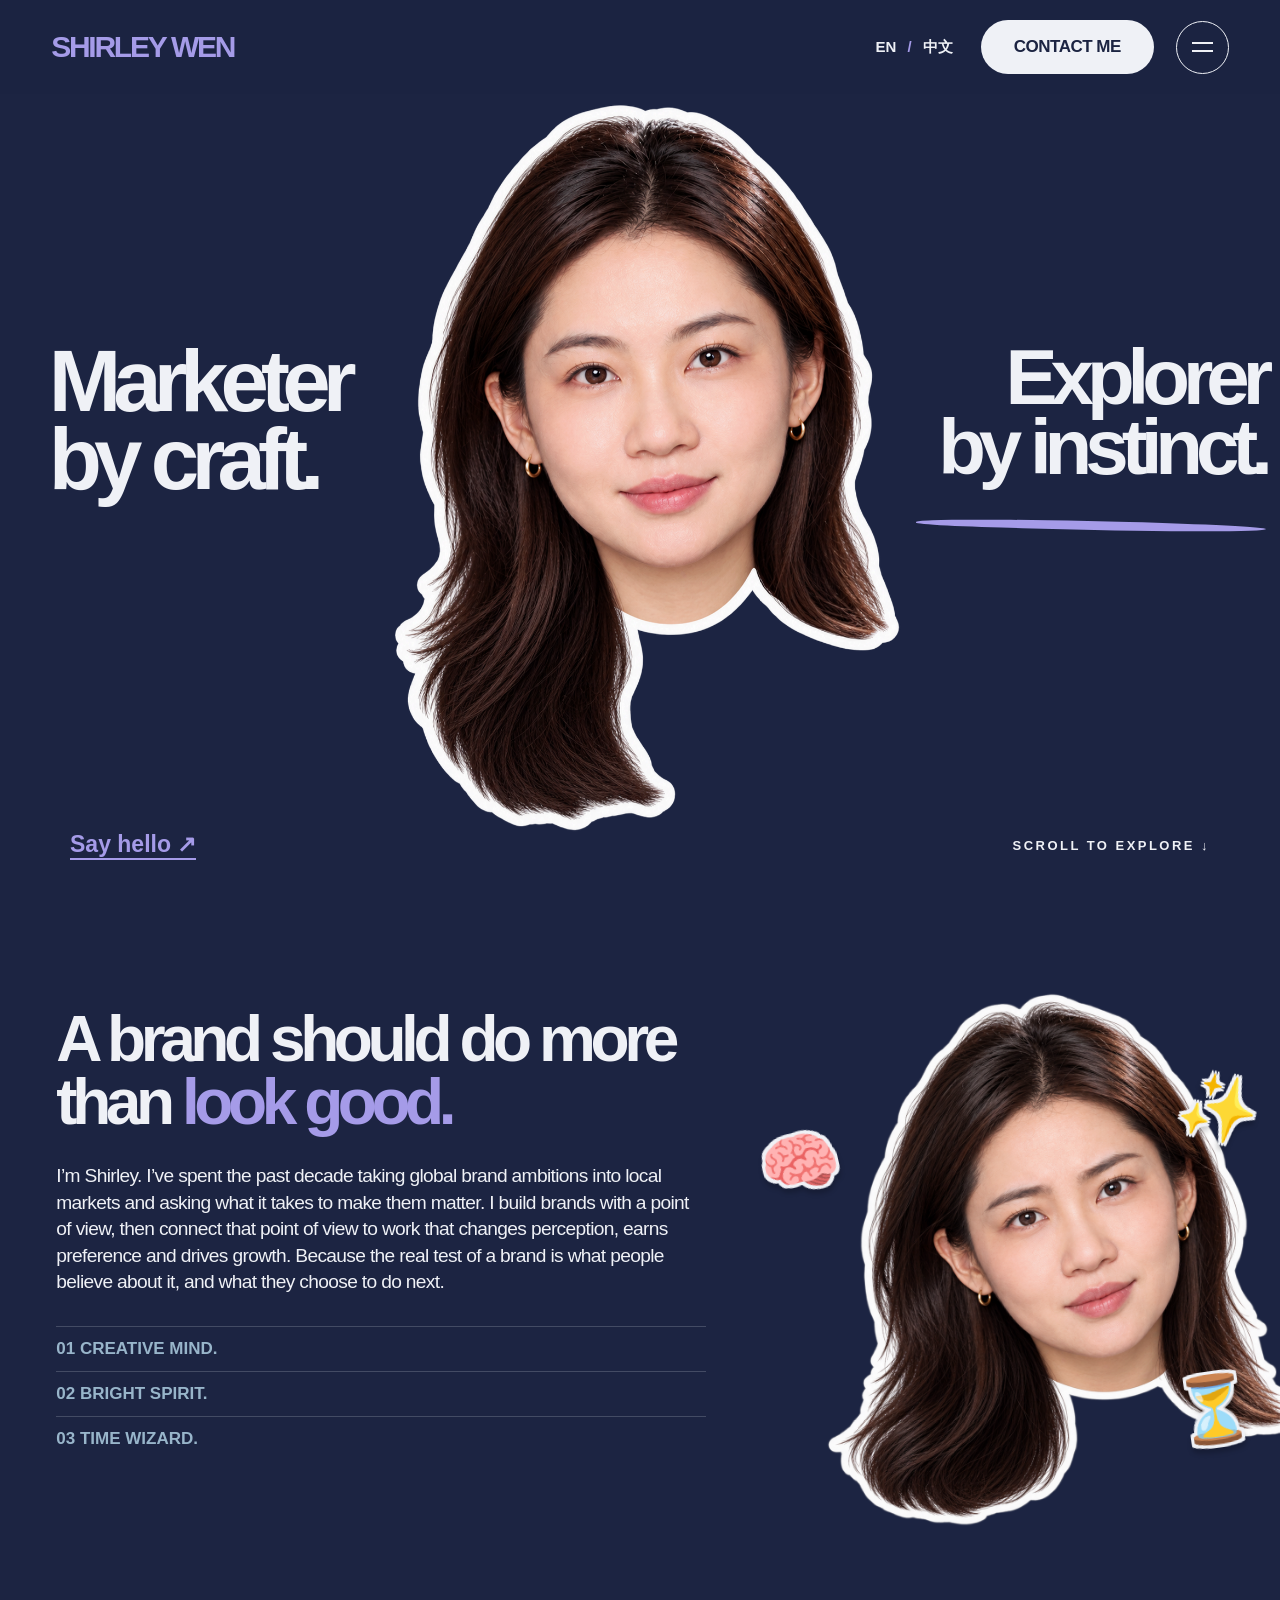
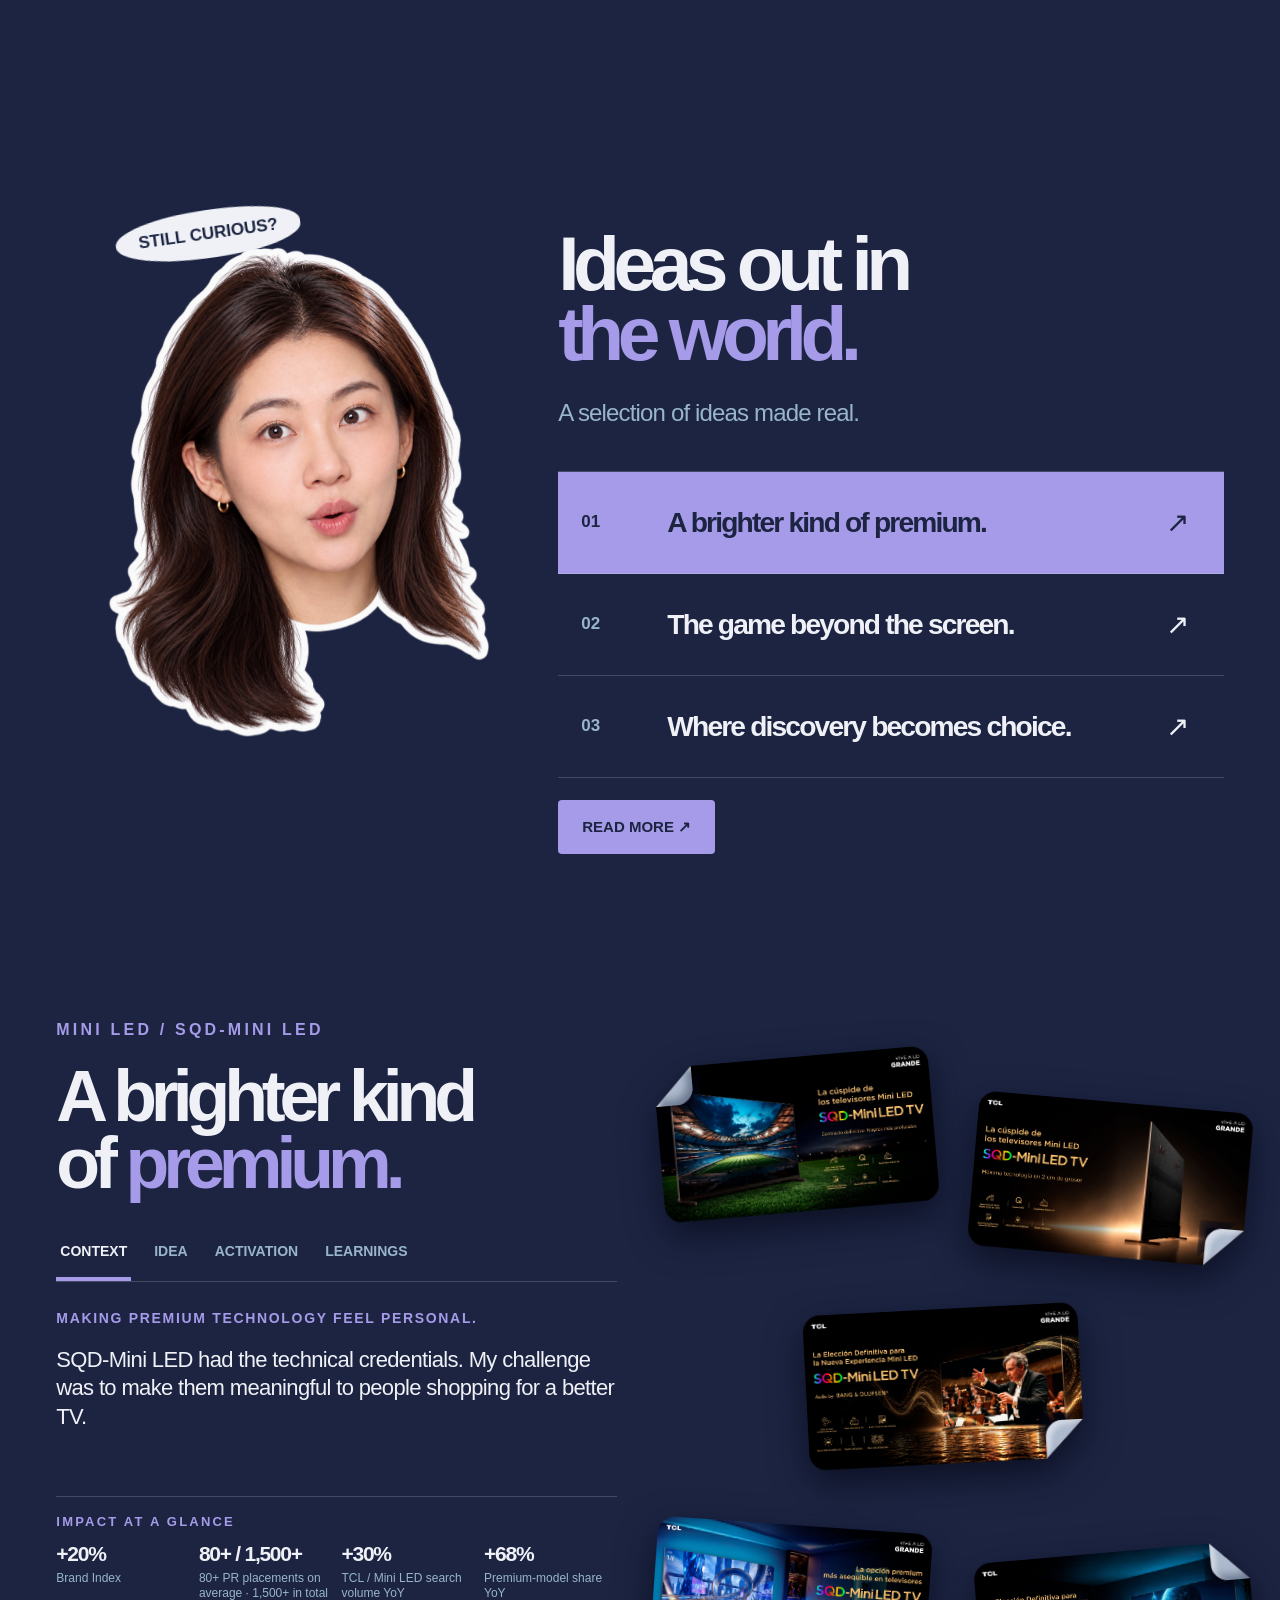
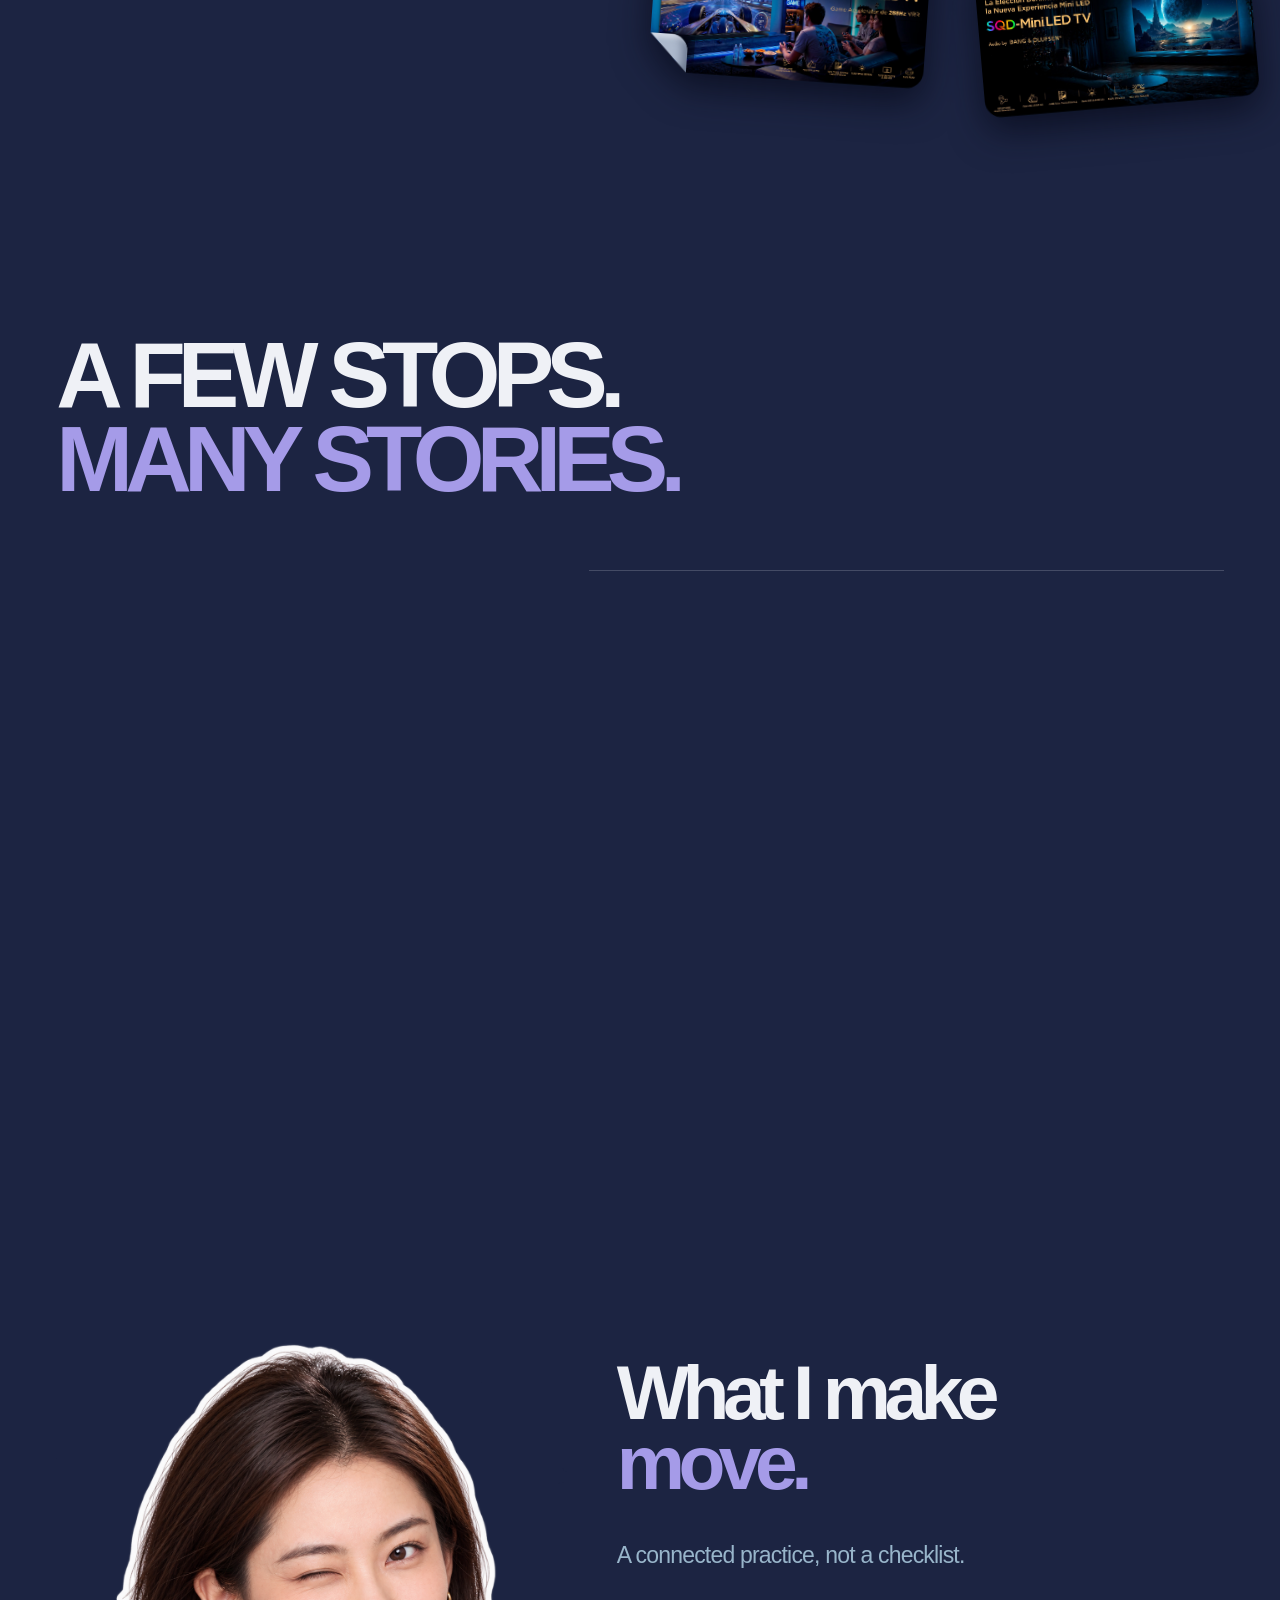
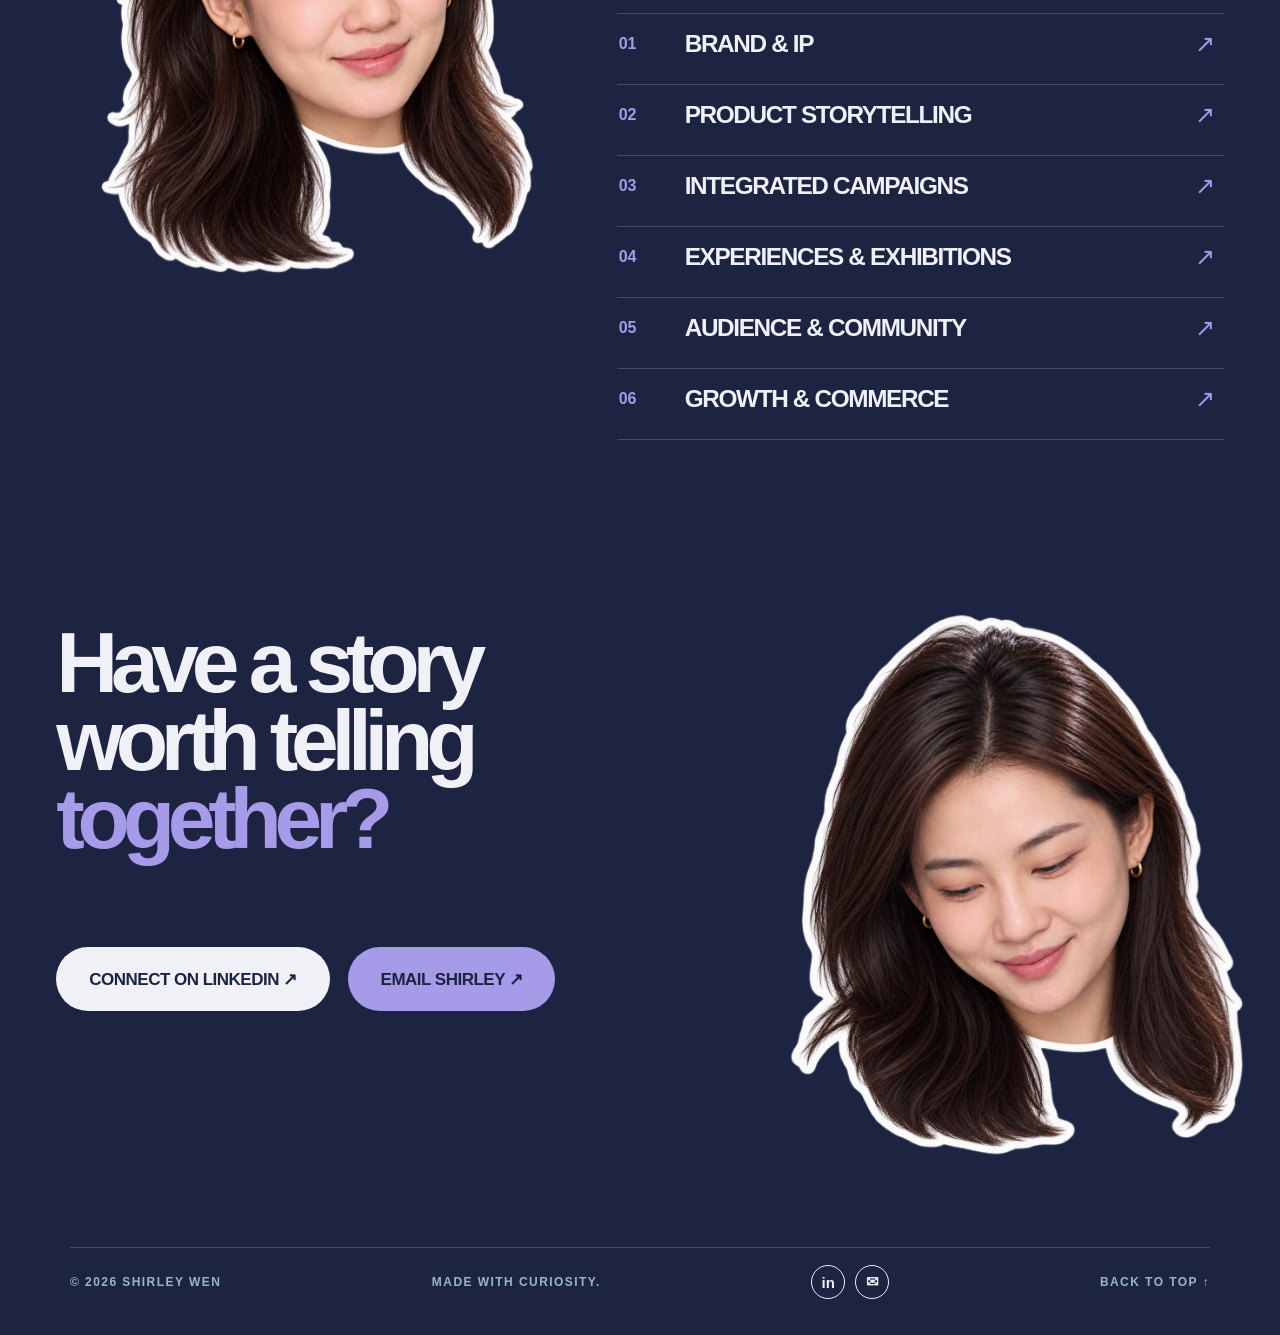
==== commit 52dde26e: "Fix mobile CTA and content-driven responsive sections" ====
--- a/index.html
+++ b/index.html
@@ -8,7 +8,7 @@
   <title>Shirley Wen — Marketer by craft</title>
   <link rel="icon" type="image/svg+xml" href="assets/favicon.svg">
   <link rel="preload" as="image" href="assets/center.png">
-  <link rel="stylesheet" href="styles.css?v=20261024-hero-layer">
+  <link rel="stylesheet" href="styles.css?v=20261025-mobile-review">
   <script src="script.js?v=20261024-flow-refinement" defer></script>
 </head>
 <body>
@@ -34,8 +34,7 @@
       <div class="hero-portrait-wrap"><img class="hero-portrait" data-gaze src="assets/center.png" width="1086" height="1448" alt="Shirley Wen portrait sticker"></div>
       <div class="hero-copy hero-right"><p class="display" data-en="Explorer<br>by instinct." data-zh="好奇，<br>是本能。">Explorer<br>by instinct.</p><span class="brush-underline" aria-hidden="true"></span></div>
       <div class="hero-mobile-actions">
-        <a class="pill light" href="https://drive.google.com/drive/folders/1TfzjYb8IPk3qutWjXCnZCvwr-DmXt-Z7" target="_blank" rel="noopener noreferrer" data-en="VIEW RESUME ↗" data-zh="查看简历 ↗">VIEW RESUME ↗</a>
-        <a class="hero-mobile-contact" href="mailto:wensimin1029@gmail.com" data-en="EMAIL SHIRLEY ↗" data-zh="邮件联系 ↗">EMAIL SHIRLEY ↗</a>
+        <a class="pill light" href="#contact" data-en="CONTACT ME" data-zh="联系我">CONTACT ME</a>
       </div>
       <div class="hero-foot"><a href="https://www.linkedin.com/in/shirley-wen-26142b149/" target="_blank" rel="noopener noreferrer" data-en="Say hello ↗" data-zh="领英联系 ↗">Say hello ↗</a><a href="#about" data-en="SCROLL TO EXPLORE ↓" data-zh="向下探索 ↓">SCROLL TO EXPLORE ↓</a></div>
     </section>
--- a/styles.css
+++ b/styles.css
@@ -763,3 +763,80 @@
   .contact .section-title { padding-top: 105px; }
   .contact-sticker { top: 520px; }
 }
+
+/* Mobile parity pass: keep the approved type, colours and stickers; let copy
+   determine section heights instead of positioning it inside fixed canvases.
+   Desktop and the project-list/dialog compositions are intentionally unchanged. */
+@media (max-width: 700px) {
+  .content-section { padding: 64px 22px 28px; }
+  .section { scroll-margin-top: 76px; }
+  .hero { height: 100svh; min-height: 640px; }
+  .hero-copy { left: 22px; right: 22px; width: auto; z-index: 3; }
+  .hero-left { top: 105px; }
+  .hero-right { top: calc(121px + clamp(43px, 12.1vw, 59px) * 1.88); }
+  .hero h1, .hero .display { font-size: clamp(43px, 12.1vw, 59px); line-height: .94; letter-spacing: -.08em; }
+  .brush-underline { width: 48%; max-width: 230px; margin: 9px 0 0 28%; }
+  .hero-portrait-wrap { z-index: 5; top: 310px; width: min(82vw, 340px, calc((100svh - 420px) * .75)); }
+  .hero-mobile-actions { top: auto; bottom: 64px; left: 22px; }
+  .hero-mobile-actions .pill { min-height: 46px; padding: 0 24px; font-size: 13px; }
+  .hero-foot { display: flex; left: 22px; right: 22px; bottom: 23px; gap: 12px; }
+  .hero-foot a { font-size: 16px; }
+  .hero-foot a:last-child { font-size: 9px; letter-spacing: .12em; }
+  .about, .work, .case, .journey, .craft, .contact { min-height: 0; }
+  .about-content, .work-content, .case-main { width: 100%; max-width: 100%; margin: 0; padding: 0; }
+  .about .section-title, .work .section-title, .case .section-title,
+  .journey-title, .craft .section-title, .contact .section-title {
+    max-width: 100%; padding-top: 0; font-size: clamp(40px, 11.3vw, 65px); line-height: .98;
+  }
+  .about .lead { margin-top: 24px; font-size: 18px; line-height: 1.45; }
+  .about-notes { margin-top: 24px; }
+  .about-visual { position: relative; top: auto; bottom: auto; left: auto; right: auto; display: block; width: min(78vw, 340px); height: auto; margin: 28px auto 0; aspect-ratio: 1230 / 1278; }
+  .about-emoji { font-size: clamp(32px, 9vw, 48px); }
+  .about-emoji-brain { top: 20%; left: -8%; right: auto; }
+  .about-emoji-spark { top: 12%; left: auto; right: -7%; }
+  .about-emoji-hourglass { top: 74%; left: auto; right: -5%; }
+  .visual-caption { top: 2%; right: 10%; }
+  .work { display: flex; flex-direction: column; }
+  .work-content { order: 0; }
+  .work .section-intro { margin: 22px 0 26px; font-size: 18px; }
+  .work-row { min-height: 92px; padding: 14px 4px; }
+  .work-name { font-size: clamp(23px, 6.4vw, 33px); }
+  .work-sticker { position: relative; order: 1; top: auto; left: auto; width: min(70vw, 300px); margin: 24px 0 -40px; }
+  .work-bubble { top: auto; bottom: 110px; left: 55%; padding: 11px 15px; font-size: 12px; white-space: nowrap; }
+  .case { padding-bottom: 28px; }
+  .case-eyebrow { margin-bottom: 20px; font-size: 11px; line-height: 1.5; }
+  .case-tabs, .case[data-current="commerce"] .case-tabs { margin-top: 28px; }
+  .case-theme { margin-top: 22px; }
+  .case-copy { min-height: 0; font-size: 18px; line-height: 1.45; }
+  .case-impact, .case[data-current="mini"] .case-impact, .case[data-current="commerce"] .case-impact { margin-top: 24px; }
+  .case-gallery { margin-top: 28px; }
+  .landmark-column { position: relative; top: auto; left: auto; width: 100%; height: max(320px, calc((100vw - 44px) * 1.08)); margin: 25px 0 16px; transform: none; }
+  .landmark-shenzhen { left: 2%; top: 8px; width: 44%; }
+  .landmark-queenstown { left: 48%; top: 36px; width: 46%; }
+  .landmark-hongkong { left: 3%; top: 48%; width: 45%; }
+  .landmark-barcelona { left: 52%; top: 51%; width: 42%; }
+  .landmark-label { left: 8%; padding: 7px 10px; font-size: 9px; opacity: 1; transform: none; }
+  .landmark-shenzhen .landmark-label, .landmark-hongkong .landmark-label { left: 8%; }
+  .journey-list { position: relative; inset: auto; width: 100%; }
+  .journey-row { grid-template-columns: 76px minmax(0, 1fr); min-height: 0; padding: 18px 0; gap: 10px; }
+  .journey-company { font-size: 10px; line-height: 1.4; overflow-wrap: anywhere; }
+  .journey-row h3 { font-size: clamp(21px, 5.6vw, 29px); line-height: 1.1; }
+  .education { grid-template-columns: 76px minmax(0, 1fr); padding-top: 18px; font-size: 10px; line-height: 1.5; }
+  .craft { display: flex; flex-direction: column; }
+  .craft-content { display: contents; }
+  .craft .section-title { order: 0; }
+  .craft .section-intro { order: 1; margin: 22px 0 24px; font-size: 18px; }
+  .craft-sticker { position: relative; order: 2; top: auto; left: auto; width: min(72vw, 310px); margin: 0 0 24px; }
+  .craft-list { order: 3; }
+  .craft-item { min-height: 72px; }
+  .craft-item strong { font-size: clamp(18px, 5.2vw, 27px); }
+  .contact-actions { margin-top: 28px; flex-direction: column; align-items: flex-start; }
+  .contact-sticker { position: relative; top: auto; right: auto; bottom: auto; width: min(75vw, 330px); margin: 24px auto 0; }
+  .footer { position: relative; inset: auto; width: 100%; margin-top: 24px; padding-top: 18px; letter-spacing: .07em; }
+}
+@media (max-width: 700px) and (max-height: 740px) {
+  .hero-left { top: 90px; }
+  .hero-right { top: 180px; }
+  .hero h1, .hero .display { font-size: 43px; }
+  .hero-portrait-wrap { top: 270px; width: min(82vw, 340px, calc((100svh - 380px) * .75)); }
+}
